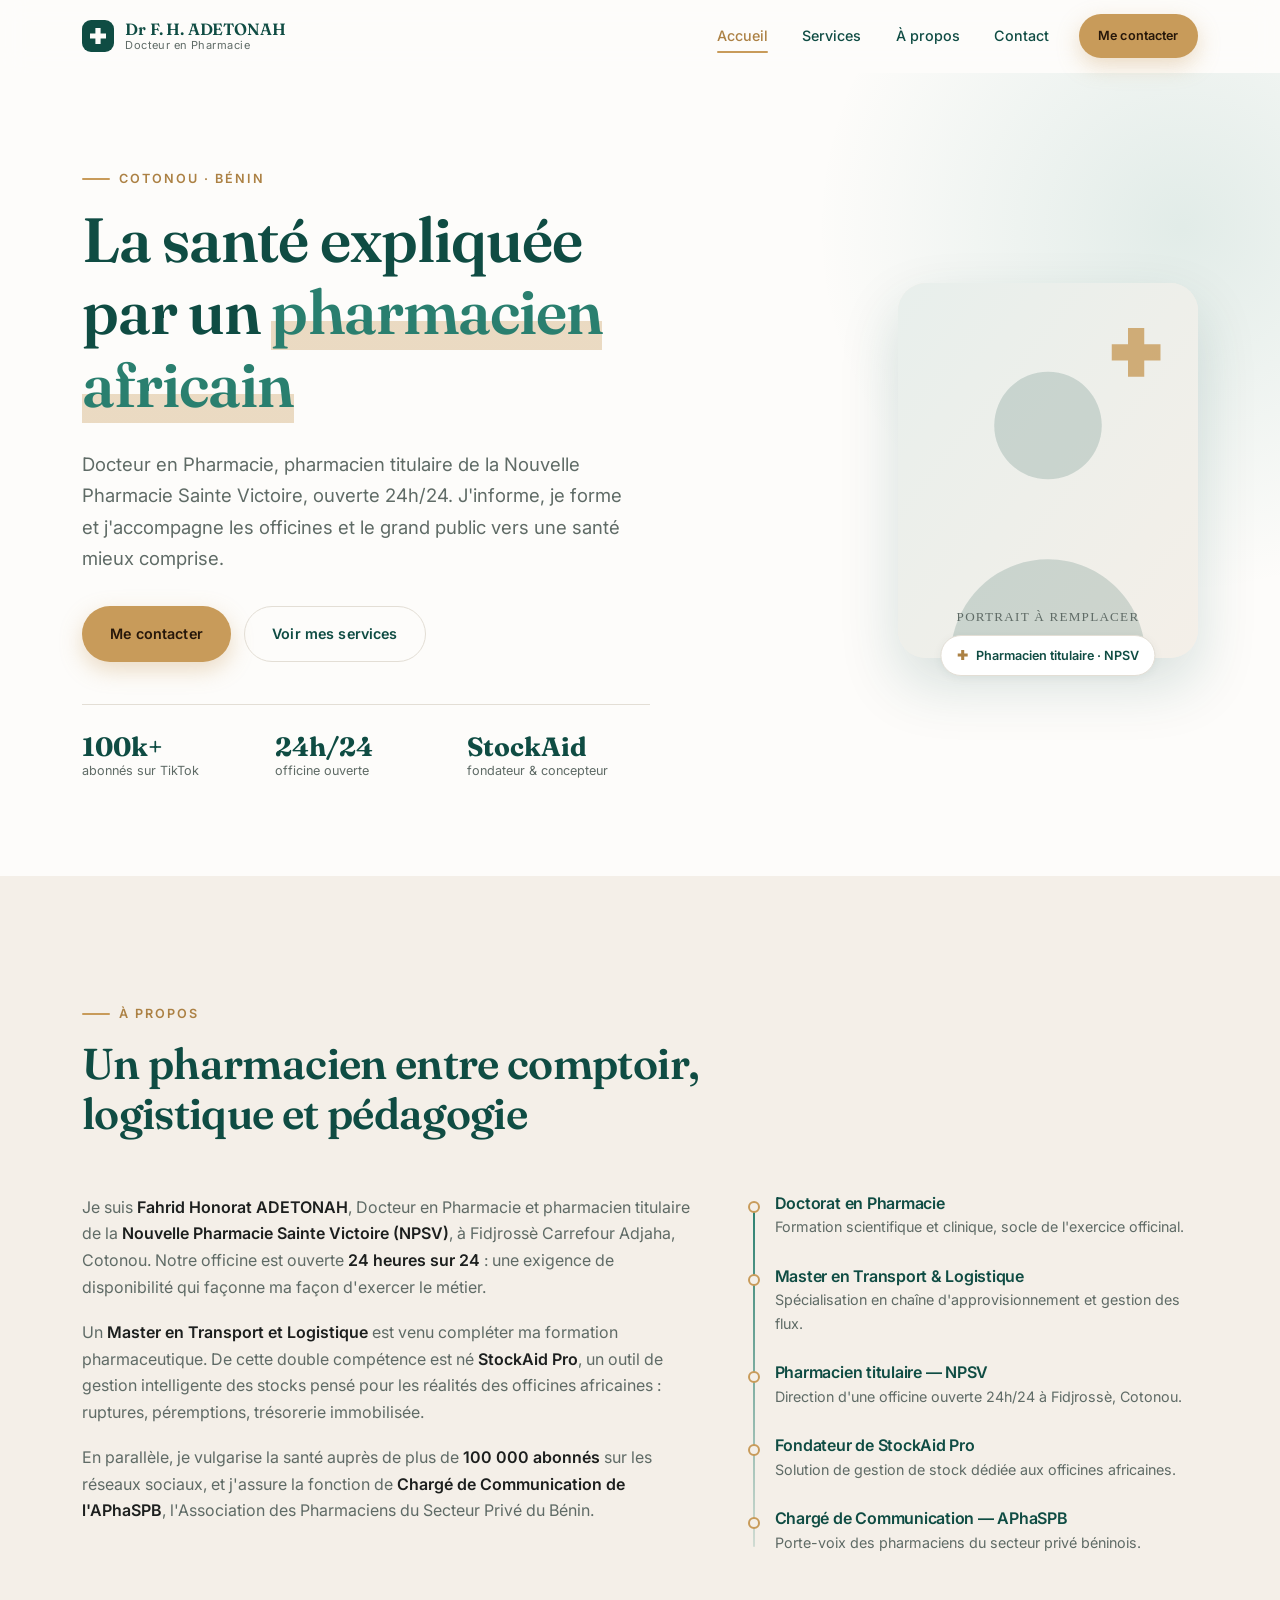
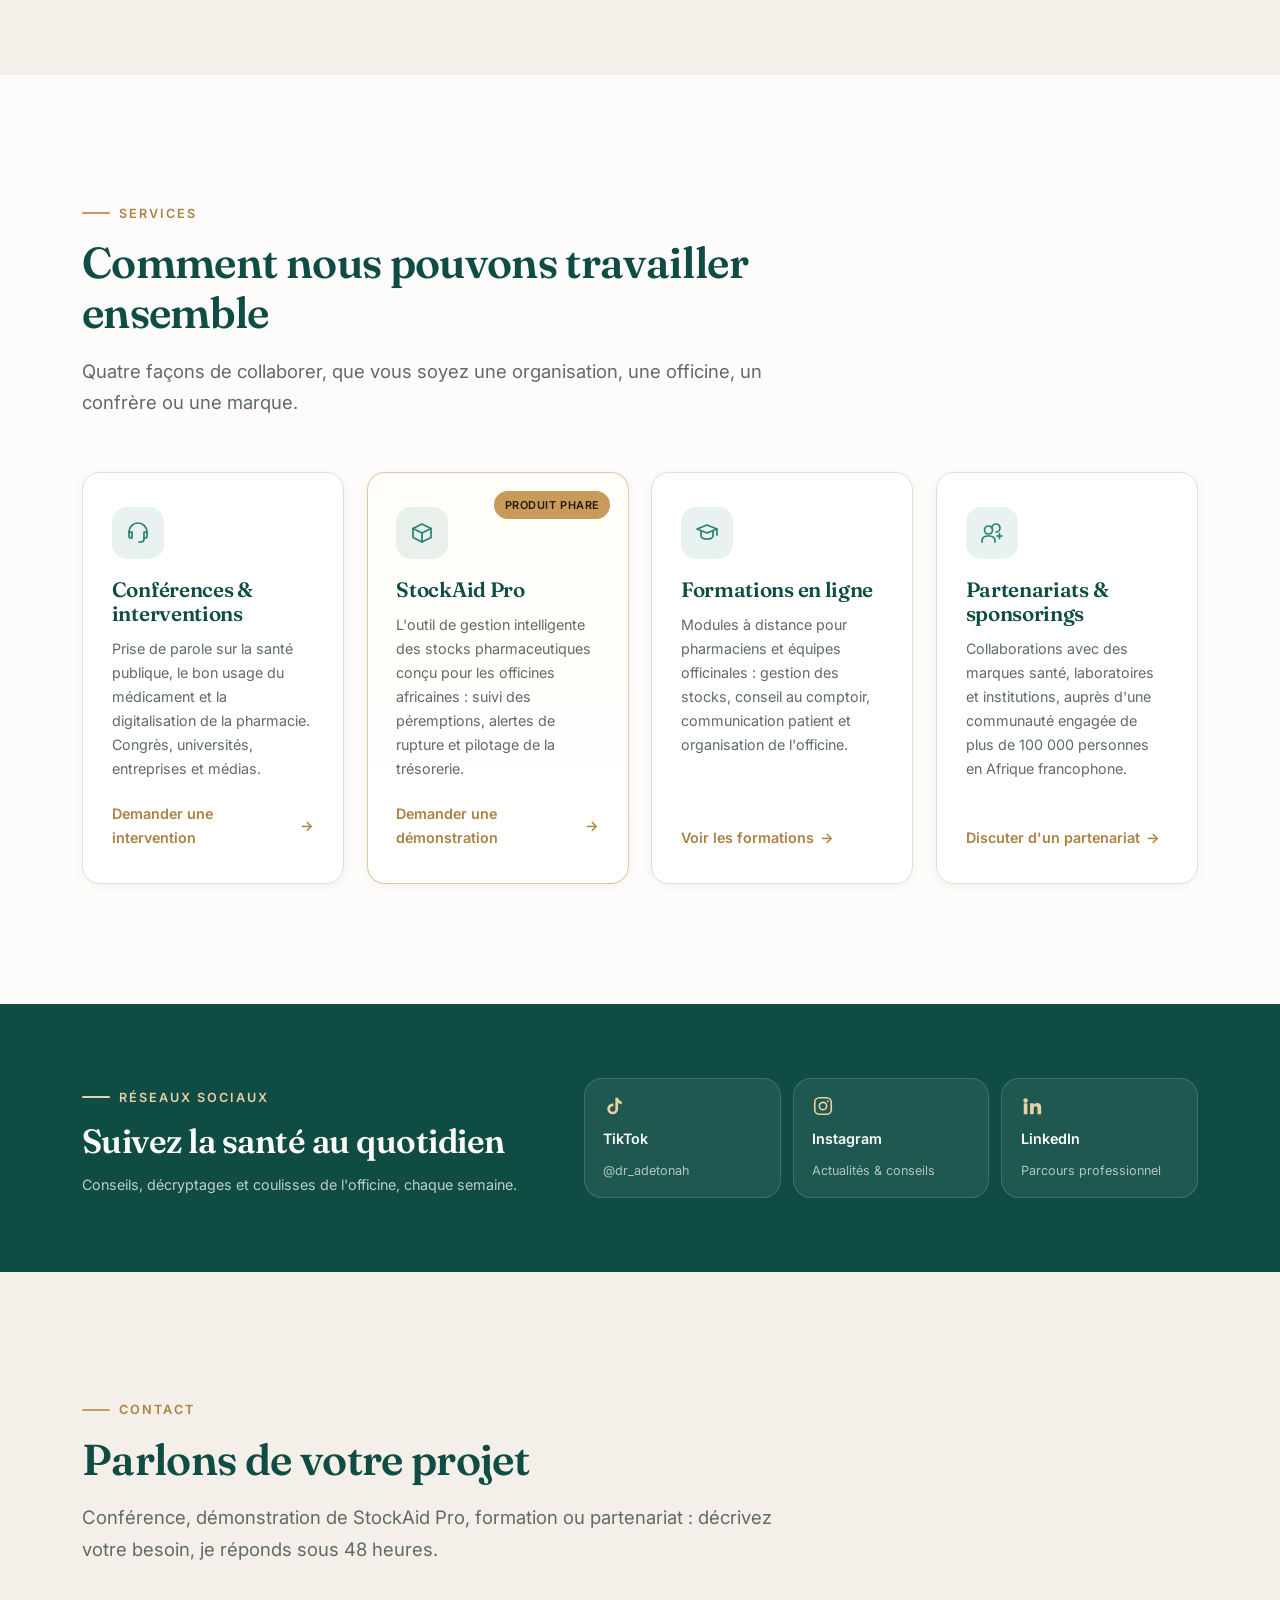
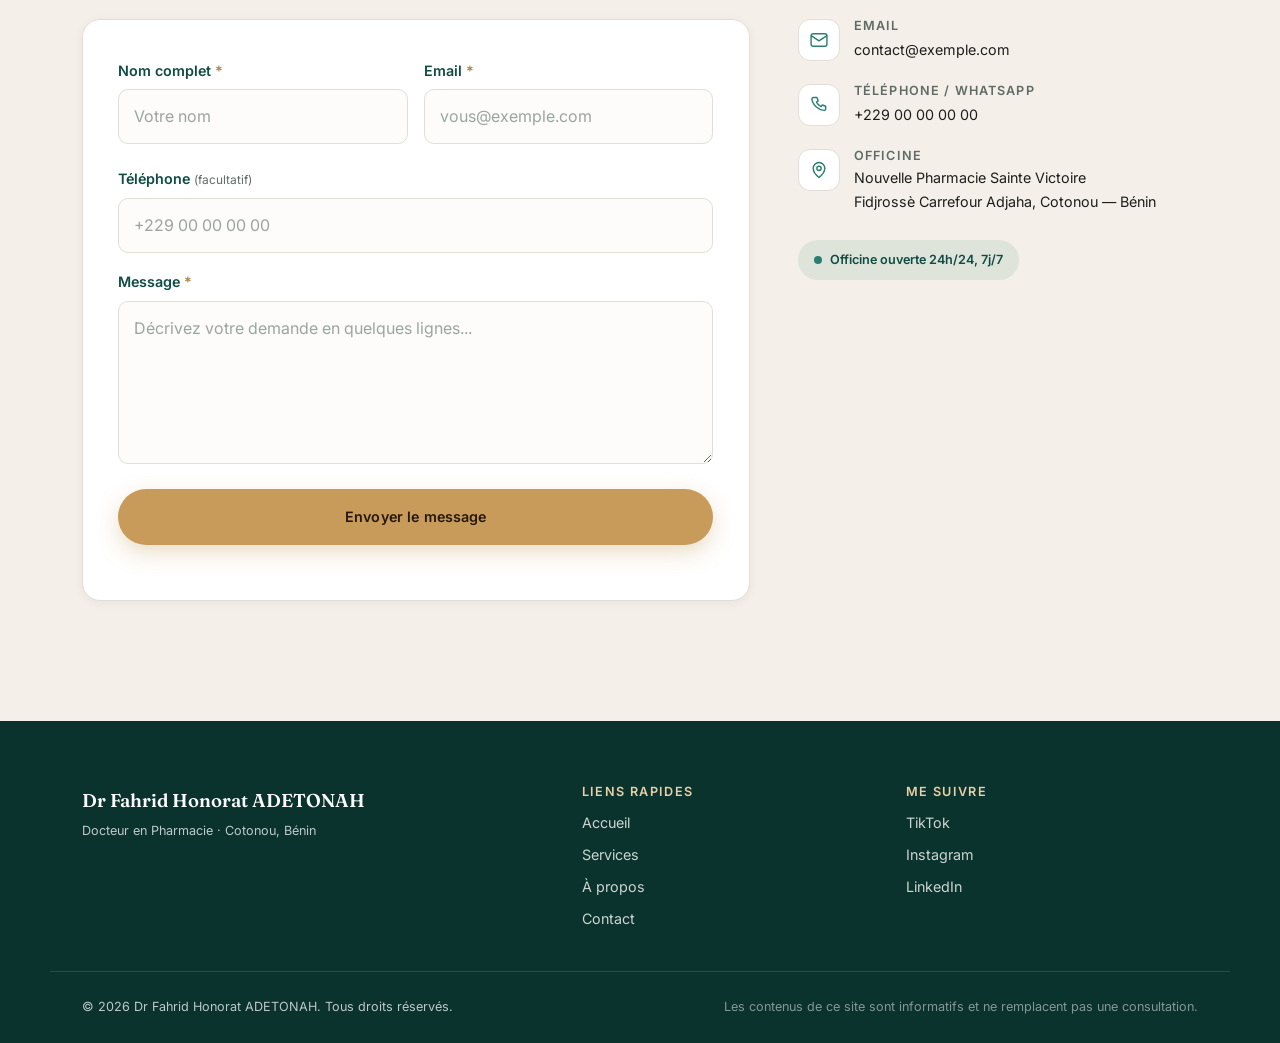
==== index.html @ 2a67c024 "feat: site vitrine one-page pour Dr Fahrid Honorat ADETONAH Site statique HTML/CSS/JS natif, sans fr" ====
<!DOCTYPE html>
<html lang="fr">
<head>
  <meta charset="UTF-8">
  <meta name="viewport" content="width=device-width, initial-scale=1">
  <meta name="theme-color" content="#0F4C43">

  <!-- ============================================================
       SEO — TODO : ajuster l'URL canonique et l'image OG après mise en ligne
       ============================================================ -->
  <title>Dr Fahrid Honorat ADETONAH — Pharmacien | La santé expliquée simplement</title>
  <meta name="description" content="Dr Fahrid Honorat ADETONAH, Docteur en Pharmacie à Cotonou (Bénin). Pharmacien titulaire de la Nouvelle Pharmacie Sainte Victoire (24h/24), fondateur de StockAid Pro et créateur de contenu santé suivi par plus de 100 000 personnes.">
  <meta name="author" content="Dr Fahrid Honorat ADETONAH">
  <link rel="canonical" href="https://www.exemple.com/"><!-- TODO : URL finale -->

  <!-- Partage sur les réseaux sociaux (Open Graph + Twitter Card) -->
  <meta property="og:type" content="website">
  <meta property="og:locale" content="fr_FR">
  <meta property="og:title" content="Dr Fahrid Honorat ADETONAH — Pharmacien">
  <meta property="og:description" content="La santé expliquée par un pharmacien africain. Conférences, formations, StockAid Pro et partenariats.">
  <meta property="og:url" content="https://www.exemple.com/"><!-- TODO : URL finale -->
  <meta property="og:image" content="assets/img/og-image.svg"><!-- TODO : remplacer par un JPG 1200x630 -->
  <meta name="twitter:card" content="summary_large_image">

  <!-- Favicon (SVG léger, pas de requête bloquante) -->
  <link rel="icon" href="assets/img/favicon.svg" type="image/svg+xml">

  <!-- ============================================================
       POLICES — Fraunces (titres) + Inter (texte)
       preconnect = handshake anticipé ; display=swap = pas de texte invisible
       ============================================================ -->
  <link rel="preconnect" href="https://fonts.googleapis.com">
  <link rel="preconnect" href="https://fonts.gstatic.com" crossorigin>
  <link rel="stylesheet" href="https://fonts.googleapis.com/css2?family=Fraunces:opsz,wght@9..144,600;9..144,700&family=Inter:wght@400;500;600&display=swap">

  <link rel="stylesheet" href="css/style.css">

  <!-- Données structurées : aide Google à afficher une fiche enrichie -->
  <script type="application/ld+json">
  {
    "@context": "https://schema.org",
    "@type": "Person",
    "name": "Dr Fahrid Honorat ADETONAH",
    "honorificPrefix": "Dr",
    "jobTitle": "Docteur en Pharmacie",
    "description": "Pharmacien titulaire, fondateur de StockAid Pro et créateur de contenu santé.",
    "worksFor": {
      "@type": "Pharmacy",
      "name": "Nouvelle Pharmacie Sainte Victoire",
      "address": {
        "@type": "PostalAddress",
        "streetAddress": "Fidjrossè Carrefour Adjaha",
        "addressLocality": "Cotonou",
        "addressCountry": "BJ"
      },
      "openingHours": "Mo-Su 00:00-23:59"
    },
    "address": {
      "@type": "PostalAddress",
      "addressLocality": "Cotonou",
      "addressCountry": "BJ"
    }
  }
  </script>
</head>

<body>

<!-- Lien d'évitement : accessibilité clavier / lecteurs d'écran -->
<a class="skip-link" href="#main">Aller au contenu principal</a>

<!-- ================================================================
     HEADER — sticky, devient opaque au scroll (classe .is-scrolled en JS)
     ================================================================ -->
<header class="header" id="header">
  <div class="container header__inner">

    <a class="brand" href="#accueil" aria-label="Retour en haut de page">
      <span class="brand__mark" aria-hidden="true">
        <!-- Monogramme : croix de pharmacie stylisée -->
        <svg viewBox="0 0 32 32" width="32" height="32" fill="none">
          <rect width="32" height="32" rx="9" fill="currentColor"/>
          <path d="M13.4 8h5.2v5.4H24v5.2h-5.4V24h-5.2v-5.4H8v-5.2h5.4V8Z" fill="#FDFCFA"/>
        </svg>
      </span>
      <span class="brand__text">
        <strong>Dr F. H. ADETONAH</strong>
        <small>Docteur en Pharmacie</small>
      </span>
    </a>

    <!-- Bouton burger : visible sous 900px, piloté par main.js -->
    <button class="nav-toggle" id="navToggle" aria-expanded="false" aria-controls="navMenu" aria-label="Ouvrir le menu">
      <span class="nav-toggle__bars" aria-hidden="true"></span>
    </button>

    <nav class="nav" id="navMenu" aria-label="Navigation principale">
      <ul class="nav__list">
        <li><a class="nav__link" href="#accueil">Accueil</a></li>
        <li><a class="nav__link" href="#services">Services</a></li>
        <li><a class="nav__link" href="#apropos">À propos</a></li>
        <li><a class="nav__link" href="#contact">Contact</a></li>
        <li><a class="btn btn--accent btn--sm nav__cta" href="#contact">Me contacter</a></li>
      </ul>
    </nav>

  </div>
</header>

<main id="main">

  <!-- ================================================================
       1. HERO
       ================================================================ -->
  <section class="hero" id="accueil">
    <div class="container hero__inner">

      <div class="hero__content">
        <p class="eyebrow reveal">Cotonou &middot; Bénin</p>

        <h1 class="hero__title reveal" data-reveal-delay="1">
          La santé expliquée par un <em>pharmacien africain</em>
        </h1>

        <p class="hero__lead reveal" data-reveal-delay="2">
          Docteur en Pharmacie, pharmacien titulaire de la Nouvelle Pharmacie Sainte Victoire,
          ouverte 24h/24. J'informe, je forme et j'accompagne les officines et le grand public
          vers une santé mieux comprise.
        </p>

        <div class="hero__actions reveal" data-reveal-delay="3">
          <a class="btn btn--accent" href="#contact">Me contacter</a>
          <a class="btn btn--ghost" href="#services">Voir mes services</a>
        </div>

        <!-- Preuve sociale : chiffres clés -->
        <ul class="stats reveal" data-reveal-delay="4">
          <li class="stats__item">
            <strong class="stats__value">100k+</strong>
            <span class="stats__label">abonnés sur TikTok</span>
          </li>
          <li class="stats__item">
            <strong class="stats__value">24h/24</strong>
            <span class="stats__label">officine ouverte</span>
          </li>
          <li class="stats__item">
            <strong class="stats__value">StockAid</strong>
            <span class="stats__label">fondateur &amp; concepteur</span>
          </li>
        </ul>
      </div>

      <!-- Portrait. TODO : remplacer portrait.svg par une photo JPG/WebP 800x1000 -->
      <div class="hero__media reveal" data-reveal-delay="2">
        <figure class="portrait">
          <img src="assets/img/portrait.svg"
               alt="Portrait du Dr Fahrid Honorat ADETONAH, pharmacien"
               width="480" height="600" fetchpriority="high" decoding="async">
          <figcaption class="portrait__badge">
            <span aria-hidden="true">✚</span> Pharmacien titulaire &middot; NPSV
          </figcaption>
        </figure>
      </div>

    </div>
  </section>

  <!-- ================================================================
       2. À PROPOS
       ================================================================ -->
  <section class="section section--alt" id="apropos">
    <div class="container">

      <header class="section__head reveal">
        <p class="eyebrow">À propos</p>
        <h2 class="section__title">Un pharmacien entre comptoir, logistique et pédagogie</h2>
      </header>

      <div class="about">

        <div class="about__text reveal">
          <p>
            Je suis <strong>Fahrid Honorat ADETONAH</strong>, Docteur en Pharmacie et pharmacien
            titulaire de la <strong>Nouvelle Pharmacie Sainte Victoire (NPSV)</strong>, à Fidjrossè
            Carrefour Adjaha, Cotonou. Notre officine est ouverte <strong>24 heures sur 24</strong> :
            une exigence de disponibilité qui façonne ma façon d'exercer le métier.
          </p>
          <p>
            Un <strong>Master en Transport et Logistique</strong> est venu compléter ma formation
            pharmaceutique. De cette double compétence est né <strong>StockAid Pro</strong>, un outil
            de gestion intelligente des stocks pensé pour les réalités des officines africaines :
            ruptures, péremptions, trésorerie immobilisée.
          </p>
          <p>
            En parallèle, je vulgarise la santé auprès de plus de <strong>100 000 abonnés</strong>
            sur les réseaux sociaux, et j'assure la fonction de <strong>Chargé de Communication
            de l'APhaSPB</strong>, l'Association des Pharmaciens du Secteur Privé du Bénin.
          </p>
        </div>

        <!-- Parcours en timeline verticale -->
        <ol class="timeline reveal" data-reveal-delay="1">
          <li class="timeline__item">
            <h3 class="timeline__title">Doctorat en Pharmacie</h3>
            <p class="timeline__desc">Formation scientifique et clinique, socle de l'exercice officinal.</p>
          </li>
          <li class="timeline__item">
            <h3 class="timeline__title">Master en Transport &amp; Logistique</h3>
            <p class="timeline__desc">Spécialisation en chaîne d'approvisionnement et gestion des flux.</p>
          </li>
          <li class="timeline__item">
            <h3 class="timeline__title">Pharmacien titulaire — NPSV</h3>
            <p class="timeline__desc">Direction d'une officine ouverte 24h/24 à Fidjrossè, Cotonou.</p>
          </li>
          <li class="timeline__item">
            <h3 class="timeline__title">Fondateur de StockAid Pro</h3>
            <p class="timeline__desc">Solution de gestion de stock dédiée aux officines africaines.</p>
          </li>
          <li class="timeline__item">
            <h3 class="timeline__title">Chargé de Communication — APhaSPB</h3>
            <p class="timeline__desc">Porte-voix des pharmaciens du secteur privé béninois.</p>
          </li>
        </ol>

      </div>
    </div>
  </section>

  <!-- ================================================================
       3. SERVICES — 4 cartes
       ================================================================ -->
  <section class="section" id="services">
    <div class="container">

      <header class="section__head reveal">
        <p class="eyebrow">Services</p>
        <h2 class="section__title">Comment nous pouvons travailler ensemble</h2>
        <p class="section__lead">
          Quatre façons de collaborer, que vous soyez une organisation, une officine,
          un confrère ou une marque.
        </p>
      </header>

      <div class="cards">

        <article class="card reveal">
          <span class="card__icon" aria-hidden="true">
            <svg viewBox="0 0 24 24" width="24" height="24" fill="none" stroke="currentColor" stroke-width="1.7" stroke-linecap="round" stroke-linejoin="round">
              <path d="M3 11a9 9 0 0 1 18 0"/><path d="M3 11v4a2 2 0 0 0 2 2h1v-6H5a2 2 0 0 0-2 2Z"/>
              <path d="M21 11v4a2 2 0 0 1-2 2h-1v-6h1a2 2 0 0 1 2 2Z"/><path d="M18 17v1a3 3 0 0 1-3 3h-2"/>
            </svg>
          </span>
          <h3 class="card__title">Conférences &amp; interventions</h3>
          <p class="card__desc">
            Prise de parole sur la santé publique, le bon usage du médicament et la
            digitalisation de la pharmacie. Congrès, universités, entreprises et médias.
          </p>
          <a class="card__link" href="#contact">Demander une intervention <span aria-hidden="true">→</span></a>
        </article>

        <article class="card card--featured reveal" data-reveal-delay="1">
          <span class="card__flag">Produit phare</span>
          <span class="card__icon" aria-hidden="true">
            <svg viewBox="0 0 24 24" width="24" height="24" fill="none" stroke="currentColor" stroke-width="1.7" stroke-linecap="round" stroke-linejoin="round">
              <path d="M3 7.5 12 3l9 4.5v9L12 21l-9-4.5v-9Z"/><path d="m3 7.5 9 4.5 9-4.5"/><path d="M12 12v9"/>
            </svg>
          </span>
          <h3 class="card__title">StockAid Pro</h3>
          <p class="card__desc">
            L'outil de gestion intelligente des stocks pharmaceutiques conçu pour les officines
            africaines : suivi des péremptions, alertes de rupture et pilotage de la trésorerie.
          </p>
          <a class="card__link" href="#contact">Demander une démonstration <span aria-hidden="true">→</span></a>
        </article>

        <article class="card reveal" data-reveal-delay="2">
          <span class="card__icon" aria-hidden="true">
            <svg viewBox="0 0 24 24" width="24" height="24" fill="none" stroke="currentColor" stroke-width="1.7" stroke-linecap="round" stroke-linejoin="round">
              <path d="M12 4 2 8l10 4 10-4-10-4Z"/><path d="M6 10v5c0 1.7 2.7 3 6 3s6-1.3 6-3v-5"/><path d="M22 8v6"/>
            </svg>
          </span>
          <h3 class="card__title">Formations en ligne</h3>
          <p class="card__desc">
            Modules à distance pour pharmaciens et équipes officinales : gestion des stocks,
            conseil au comptoir, communication patient et organisation de l'officine.
          </p>
          <a class="card__link" href="#contact">Voir les formations <span aria-hidden="true">→</span></a>
        </article>

        <article class="card reveal" data-reveal-delay="3">
          <span class="card__icon" aria-hidden="true">
            <svg viewBox="0 0 24 24" width="24" height="24" fill="none" stroke="currentColor" stroke-width="1.7" stroke-linecap="round" stroke-linejoin="round">
              <path d="M16 11a4 4 0 1 0-4-4"/><path d="M8.5 13a4 4 0 1 0 0-8 4 4 0 0 0 0 8Z"/>
              <path d="M2 21v-1a5 5 0 0 1 5-5h3a5 5 0 0 1 5 5v1"/><path d="M17 15h5"/><path d="M19.5 12.5v5"/>
            </svg>
          </span>
          <h3 class="card__title">Partenariats &amp; sponsorings</h3>
          <p class="card__desc">
            Collaborations avec des marques santé, laboratoires et institutions, auprès d'une
            communauté engagée de plus de 100 000 personnes en Afrique francophone.
          </p>
          <a class="card__link" href="#contact">Discuter d'un partenariat <span aria-hidden="true">→</span></a>
        </article>

      </div>
    </div>
  </section>

  <!-- ================================================================
       4. RÉSEAUX SOCIAUX
       TODO : remplacer les URL Instagram et LinkedIn par les vraies
       ================================================================ -->
  <section class="social" id="reseaux">
    <div class="container social__inner reveal">

      <div class="social__text">
        <p class="eyebrow eyebrow--light">Réseaux sociaux</p>
        <h2 class="social__title">Suivez la santé au quotidien</h2>
        <p class="social__lead">Conseils, décryptages et coulisses de l'officine, chaque semaine.</p>
      </div>

      <ul class="social__list">
        <li>
          <a class="social__link" href="https://www.tiktok.com/@dr_adetonah" target="_blank" rel="noopener noreferrer">
            <svg viewBox="0 0 24 24" width="22" height="22" fill="currentColor" aria-hidden="true">
              <path d="M16.5 3c.4 2.1 1.9 3.7 4 4v3a7.3 7.3 0 0 1-4-1.2v6.4a5.9 5.9 0 1 1-5.9-5.9c.3 0 .6 0 .9.1v3.1a2.9 2.9 0 1 0 2 2.7V3h3Z"/>
            </svg>
            <span class="social__name">TikTok</span>
            <span class="social__handle">@dr_adetonah</span>
          </a>
        </li>
        <li>
          <a class="social__link" href="https://www.instagram.com/" target="_blank" rel="noopener noreferrer">
            <svg viewBox="0 0 24 24" width="22" height="22" fill="none" stroke="currentColor" stroke-width="1.8" aria-hidden="true">
              <rect x="3" y="3" width="18" height="18" rx="5"/><circle cx="12" cy="12" r="4"/><circle cx="17.3" cy="6.7" r="1.1" fill="currentColor" stroke="none"/>
            </svg>
            <span class="social__name">Instagram</span>
            <span class="social__handle">Actualités &amp; conseils</span>
          </a>
        </li>
        <li>
          <a class="social__link" href="https://www.linkedin.com/" target="_blank" rel="noopener noreferrer">
            <svg viewBox="0 0 24 24" width="22" height="22" fill="currentColor" aria-hidden="true">
              <path d="M4.98 3.5a2.5 2.5 0 1 1 0 5 2.5 2.5 0 0 1 0-5ZM3 9h4v12H3V9Zm7 0h3.8v1.7h.05a4.2 4.2 0 0 1 3.75-2c4 0 4.4 2.5 4.4 5.8V21h-4v-5.6c0-1.35-.02-3.1-1.9-3.1-1.9 0-2.2 1.47-2.2 3v5.7h-4V9Z"/>
            </svg>
            <span class="social__name">LinkedIn</span>
            <span class="social__handle">Parcours professionnel</span>
          </a>
        </li>
      </ul>

    </div>
  </section>

  <!-- ================================================================
       5. CONTACT
       ================================================================ -->
  <section class="section section--alt" id="contact">
    <div class="container">

      <header class="section__head reveal">
        <p class="eyebrow">Contact</p>
        <h2 class="section__title">Parlons de votre projet</h2>
        <p class="section__lead">
          Conférence, démonstration de StockAid Pro, formation ou partenariat :
          décrivez votre besoin, je réponds sous 48 heures.
        </p>
      </header>

      <div class="contact">

        <!-- FORMULAIRE
             Configuration : renseignez data-endpoint avec votre URL Formspree
             (ex. https://formspree.io/f/xxxxxxx). Tant que l'attribut est vide,
             main.js bascule automatiquement sur un envoi par mailto:. -->
        <form class="form reveal"
              id="contactForm"
              method="POST"
              data-endpoint=""
              data-mailto="contact@exemple.com"
              novalidate>

          <div class="form__row">
            <div class="field">
              <label class="field__label" for="name">Nom complet <span aria-hidden="true">*</span></label>
              <input class="field__input" type="text" id="name" name="name"
                     autocomplete="name" required placeholder="Votre nom">
              <p class="field__error" data-error-for="name"></p>
            </div>

            <div class="field">
              <label class="field__label" for="email">Email <span aria-hidden="true">*</span></label>
              <input class="field__input" type="email" id="email" name="email"
                     autocomplete="email" required placeholder="vous@exemple.com">
              <p class="field__error" data-error-for="email"></p>
            </div>
          </div>

          <div class="field">
            <label class="field__label" for="phone">Téléphone <small>(facultatif)</small></label>
            <input class="field__input" type="tel" id="phone" name="phone"
                   autocomplete="tel" placeholder="+229 00 00 00 00">
            <p class="field__error" data-error-for="phone"></p>
          </div>

          <div class="field">
            <label class="field__label" for="message">Message <span aria-hidden="true">*</span></label>
            <textarea class="field__input field__input--area" id="message" name="message"
                      rows="5" required minlength="10"
                      placeholder="Décrivez votre demande en quelques lignes..."></textarea>
            <p class="field__error" data-error-for="message"></p>
          </div>

          <!-- Anti-spam : champ piège invisible pour les robots (honeypot) -->
          <div class="form__honeypot" aria-hidden="true">
            <label for="website">Ne pas remplir</label>
            <input type="text" id="website" name="_gotcha" tabindex="-1" autocomplete="off">
          </div>

          <button class="btn btn--accent btn--block" type="submit" id="submitBtn">
            Envoyer le message
          </button>

          <!-- Retour utilisateur (succès / erreur), annoncé aux lecteurs d'écran -->
          <p class="form__status" id="formStatus" role="status" aria-live="polite"></p>
        </form>

        <!-- COORDONNÉES — TODO : remplacer les valeurs par les vraies -->
        <aside class="contact__info reveal" data-reveal-delay="1">

          <ul class="info-list">
            <li class="info-list__item">
              <span class="info-list__icon" aria-hidden="true">
                <svg viewBox="0 0 24 24" width="20" height="20" fill="none" stroke="currentColor" stroke-width="1.7" stroke-linecap="round" stroke-linejoin="round">
                  <rect x="2.5" y="4.5" width="19" height="15" rx="2.5"/><path d="m3 7 9 6 9-6"/>
                </svg>
              </span>
              <div>
                <h3 class="info-list__title">Email</h3>
                <a href="mailto:contact@exemple.com">contact@exemple.com</a>
              </div>
            </li>

            <li class="info-list__item">
              <span class="info-list__icon" aria-hidden="true">
                <svg viewBox="0 0 24 24" width="20" height="20" fill="none" stroke="currentColor" stroke-width="1.7" stroke-linecap="round" stroke-linejoin="round">
                  <path d="M6.5 3h3l1.5 4-2 1.5a12 12 0 0 0 5.5 5.5L16 12l4 1.5v3a2 2 0 0 1-2.2 2A16.5 16.5 0 0 1 3.5 5.2 2 2 0 0 1 5.5 3h1Z"/>
                </svg>
              </span>
              <div>
                <h3 class="info-list__title">Téléphone / WhatsApp</h3>
                <a href="tel:+22900000000">+229 00 00 00 00</a>
              </div>
            </li>

            <li class="info-list__item">
              <span class="info-list__icon" aria-hidden="true">
                <svg viewBox="0 0 24 24" width="20" height="20" fill="none" stroke="currentColor" stroke-width="1.7" stroke-linecap="round" stroke-linejoin="round">
                  <path d="M12 21s7-5.5 7-11a7 7 0 1 0-14 0c0 5.5 7 11 7 11Z"/><circle cx="12" cy="10" r="2.6"/>
                </svg>
              </span>
              <div>
                <h3 class="info-list__title">Officine</h3>
                <p>
                  Nouvelle Pharmacie Sainte Victoire<br>
                  Fidjrossè Carrefour Adjaha, Cotonou — Bénin
                </p>
              </div>
            </li>
          </ul>

          <p class="badge-24">
            <span class="badge-24__dot" aria-hidden="true"></span>
            Officine ouverte 24h/24, 7j/7
          </p>

        </aside>

      </div>
    </div>
  </section>

</main>

<!-- ================================================================
     6. FOOTER
     ================================================================ -->
<footer class="footer">
  <div class="container footer__inner">

    <div class="footer__brand">
      <p class="footer__name">Dr Fahrid Honorat ADETONAH</p>
      <p class="footer__role">Docteur en Pharmacie &middot; Cotonou, Bénin</p>
    </div>

    <nav class="footer__nav" aria-label="Liens rapides">
      <h2 class="footer__heading">Liens rapides</h2>
      <ul>
        <li><a href="#accueil">Accueil</a></li>
        <li><a href="#services">Services</a></li>
        <li><a href="#apropos">À propos</a></li>
        <li><a href="#contact">Contact</a></li>
      </ul>
    </nav>

    <div class="footer__social">
      <h2 class="footer__heading">Me suivre</h2>
      <ul>
        <li><a href="https://www.tiktok.com/@dr_adetonah" target="_blank" rel="noopener noreferrer">TikTok</a></li>
        <li><a href="https://www.instagram.com/" target="_blank" rel="noopener noreferrer">Instagram</a></li>
        <li><a href="https://www.linkedin.com/" target="_blank" rel="noopener noreferrer">LinkedIn</a></li>
      </ul>
    </div>

  </div>

  <div class="container footer__bottom">
    <p>&copy; <span id="year">2026</span> Dr Fahrid Honorat ADETONAH. Tous droits réservés.</p>
    <p class="footer__note">Les contenus de ce site sont informatifs et ne remplacent pas une consultation.</p>
  </div>
</footer>

<script src="js/main.js" defer></script>
</body>
</html>
---- css/style.css ----
/* =================================================================
   Dr Fahrid Honorat ADETONAH — Feuille de style principale
   -----------------------------------------------------------------
   Organisation du fichier :
     01. Variables (design tokens)
     02. Reset & bases
     03. Utilitaires & mise en page
     04. Composants réutilisables (boutons, titres, révélations)
     05. Header & navigation
     06. Hero
     07. À propos & timeline
     08. Services (cartes)
     09. Réseaux sociaux
     10. Contact & formulaire
     11. Footer
     12. Responsive (breakpoints min-width : 640 / 900 / 1200)
   Approche MOBILE FIRST : le style de base cible le mobile,
   les media queries n'ajoutent que ce qui concerne les grands écrans.
   ================================================================= */


/* =================================================================
   01. VARIABLES — palette « Vert Officine »
   Pour passer au thème bleu : remplacer --c-primary par #0E3A5C
   et --c-primary-light par #3E8EA8. Rien d'autre à toucher.
   ================================================================= */
:root {
  /* Couleurs */
  --c-primary:        #0F4C43;  /* vert sapin profond */
  --c-primary-light:  #2A7F6F;  /* vert eucalyptus */
  --c-primary-dark:   #0A332D;  /* vert très sombre (footer) */
  --c-accent:         #C89B5A;  /* or cuivré — CTA, soulignements */
  --c-accent-dark:    #AC8144;  /* or cuivré au survol */

  --c-bg:             #FDFCFA;  /* blanc cassé */
  --c-bg-alt:         #F4EFE8;  /* sable / beige */
  --c-surface:        #FFFFFF;  /* cartes */

  --c-text:           #1C1F1E;  /* encre */
  --c-text-soft:      #5F6B66;  /* gris doux */
  --c-text-invert:    #FDFCFA;
  --c-border:         #E3DED5;  /* gris perle */

  /* Typographie */
  --font-title: "Fraunces", Georgia, "Times New Roman", serif;
  --font-body:  "Inter", -apple-system, BlinkMacSystemFont, "Segoe UI", Roboto, Arial, sans-serif;

  /* Échelle de taille fluide : s'adapte sans media query */
  --fs-h1:   clamp(2.1rem, 7vw, 3.9rem);
  --fs-h2:   clamp(1.7rem, 4.6vw, 2.7rem);
  --fs-h3:   clamp(1.12rem, 2.4vw, 1.3rem);
  --fs-lead: clamp(1rem, 2.4vw, 1.16rem);
  --fs-base: 1rem;
  --fs-sm:   0.895rem;
  --fs-xs:   0.79rem;

  /* Rythme vertical & espacements */
  --space-section: clamp(4rem, 11vw, 7.5rem);
  --gutter: 1.25rem;
  --container: 1180px;

  /* Formes & profondeurs */
  --radius-sm: 10px;
  --radius:    18px;
  --radius-lg: 28px;
  --shadow-sm: 0 2px 10px rgba(15, 76, 67, .06);
  --shadow:    0 14px 38px rgba(15, 76, 67, .10);
  --shadow-lg: 0 26px 60px rgba(15, 76, 67, .16);

  /* Transitions */
  --ease: cubic-bezier(.22, .61, .36, 1);
  --t-fast: .18s var(--ease);
  --t:      .32s var(--ease);
}


/* =================================================================
   02. RESET & BASES
   ================================================================= */
*, *::before, *::after { box-sizing: border-box; }

html {
  scroll-behavior: smooth;
  /* Décale les ancres pour qu'elles ne passent pas sous le header sticky */
  scroll-padding-top: 88px;
  -webkit-text-size-adjust: 100%;
}

body {
  margin: 0;
  background: var(--c-bg);
  color: var(--c-text);
  font-family: var(--font-body);
  font-size: var(--fs-base);
  line-height: 1.68;
  -webkit-font-smoothing: antialiased;
  overflow-x: hidden;
}

/* Verrouille le défilement quand le menu mobile est ouvert */
body.is-locked { overflow: hidden; }

img, svg { display: block; max-width: 100%; height: auto; }

a { color: var(--c-primary-light); text-decoration: none; transition: color var(--t-fast); }
a:hover { color: var(--c-primary); }

h1, h2, h3 {
  font-family: var(--font-title);
  font-weight: 600;
  line-height: 1.16;
  letter-spacing: -.015em;
  margin: 0 0 .6em;
  color: var(--c-primary);
}

p { margin: 0 0 1.1em; }
ul, ol { margin: 0; padding: 0; list-style: none; }

button, input, textarea { font: inherit; color: inherit; }

/* Focus visible : accessibilité clavier */
:focus-visible {
  outline: 3px solid var(--c-accent);
  outline-offset: 3px;
  border-radius: 4px;
}

/* Lien d'évitement, visible uniquement au focus clavier */
.skip-link {
  position: absolute; left: 50%; top: -100px;
  transform: translateX(-50%);
  z-index: 200;
  padding: .7rem 1.2rem;
  background: var(--c-primary);
  color: var(--c-text-invert);
  border-radius: 0 0 var(--radius-sm) var(--radius-sm);
}
.skip-link:focus { top: 0; color: var(--c-text-invert); }


/* =================================================================
   03. UTILITAIRES & MISE EN PAGE
   ================================================================= */
.container {
  width: 100%;
  max-width: var(--container);
  margin-inline: auto;
  padding-inline: var(--gutter);
}

.section { padding-block: var(--space-section); }
.section--alt { background: var(--c-bg-alt); }

.section__head { max-width: 44rem; margin-bottom: clamp(2.2rem, 5vw, 3.4rem); }
.section__title { font-size: var(--fs-h2); margin-bottom: .4em; }
.section__lead { font-size: var(--fs-lead); color: var(--c-text-soft); margin: 0; }

/* Sur-titre discret au-dessus des titres de section */
.eyebrow {
  display: inline-flex; align-items: center; gap: .55rem;
  margin: 0 0 .9rem;
  font-size: var(--fs-xs);
  font-weight: 600;
  letter-spacing: .16em;
  text-transform: uppercase;
  color: var(--c-accent-dark);
}
.eyebrow::before {
  content: ""; width: 28px; height: 2px;
  background: var(--c-accent);
  border-radius: 2px;
}
.eyebrow--light { color: #E8CFA6; }
.eyebrow--light::before { background: #E8CFA6; }


/* =================================================================
   04. COMPOSANTS RÉUTILISABLES
   ================================================================= */

/* --- Boutons --- */
.btn {
  display: inline-flex; align-items: center; justify-content: center;
  gap: .5rem;
  padding: .95rem 1.7rem;
  border: 1px solid transparent;
  border-radius: 100px;
  font-size: var(--fs-sm);
  font-weight: 600;
  letter-spacing: .01em;
  text-align: center;
  cursor: pointer;
  transition: transform var(--t-fast), background-color var(--t-fast),
              color var(--t-fast), box-shadow var(--t-fast), border-color var(--t-fast);
}
.btn:hover { transform: translateY(-2px); }
.btn:active { transform: translateY(0); }

.btn--accent {
  background: var(--c-accent);
  color: #26170A;
  box-shadow: 0 8px 22px rgba(200, 155, 90, .34);
}
.btn--accent:hover { background: var(--c-accent-dark); color: #1B1006; }

.btn--ghost {
  background: transparent;
  color: var(--c-primary);
  border-color: var(--c-border);
}
.btn--ghost:hover { background: var(--c-surface); border-color: var(--c-primary-light); color: var(--c-primary); }

.btn--sm    { padding: .62rem 1.15rem; font-size: var(--fs-xs); }
.btn--block { width: 100%; }

/* --- Animations d'apparition au scroll (pilotées par main.js) --- */
.reveal {
  opacity: 0;
  transform: translateY(24px);
  transition: opacity .7s var(--ease), transform .7s var(--ease);
}
.reveal.is-visible { opacity: 1; transform: none; }

/* Décalages en cascade, via l'attribut data-reveal-delay="1..4" */
.reveal[data-reveal-delay="1"] { transition-delay: .09s; }
.reveal[data-reveal-delay="2"] { transition-delay: .18s; }
.reveal[data-reveal-delay="3"] { transition-delay: .27s; }
.reveal[data-reveal-delay="4"] { transition-delay: .36s; }

/* Respect des préférences système : on coupe toute animation */
@media (prefers-reduced-motion: reduce) {
  html { scroll-behavior: auto; }
  .reveal { opacity: 1; transform: none; transition: none; }
  *, *::before, *::after {
    animation-duration: .001ms !important;
    transition-duration: .001ms !important;
  }
}


/* =================================================================
   05. HEADER & NAVIGATION
   ================================================================= */
.header {
  position: sticky; top: 0; z-index: 100;
  background: rgba(253, 252, 250, .82);
  backdrop-filter: blur(12px);
  -webkit-backdrop-filter: blur(12px);
  border-bottom: 1px solid transparent;
  transition: box-shadow var(--t), border-color var(--t), background-color var(--t);
}
/* Classe ajoutée par main.js après quelques pixels de défilement */
.header.is-scrolled {
  background: rgba(253, 252, 250, .96);
  border-bottom-color: var(--c-border);
  box-shadow: var(--shadow-sm);
}

.header__inner {
  display: flex; align-items: center; justify-content: space-between;
  gap: 1rem;
  min-height: 72px;
}

/* --- Logo / signature --- */
.brand { display: flex; align-items: center; gap: .7rem; color: var(--c-primary); }
.brand__mark { color: var(--c-primary); flex: none; }
.brand__text { display: flex; flex-direction: column; line-height: 1.18; }
.brand__text strong {
  font-family: var(--font-title);
  font-size: 1.02rem;
  font-weight: 600;
  letter-spacing: -.01em;
}
.brand__text small { font-size: .69rem; color: var(--c-text-soft); letter-spacing: .04em; }

/* --- Bouton burger (mobile) --- */
.nav-toggle {
  position: relative;
  width: 44px; height: 44px;
  display: grid; place-items: center;
  background: transparent;
  border: 1px solid var(--c-border);
  border-radius: 12px;
  cursor: pointer;
}
.nav-toggle__bars,
.nav-toggle__bars::before,
.nav-toggle__bars::after {
  content: "";
  display: block;
  width: 19px; height: 2px;
  background: var(--c-primary);
  border-radius: 2px;
  transition: transform var(--t), opacity var(--t-fast);
}
.nav-toggle__bars::before { position: absolute; transform: translateY(-6px); }
.nav-toggle__bars::after  { position: absolute; transform: translateY(6px); }

/* État ouvert : le burger devient une croix */
.nav-toggle[aria-expanded="true"] .nav-toggle__bars { background: transparent; }
.nav-toggle[aria-expanded="true"] .nav-toggle__bars::before { transform: rotate(45deg); }
.nav-toggle[aria-expanded="true"] .nav-toggle__bars::after  { transform: rotate(-45deg); }

/* --- Menu : panneau plein écran sur mobile --- */
.nav {
  position: fixed; inset: 72px 0 auto 0;
  max-height: calc(100dvh - 72px);
  overflow-y: auto;
  background: var(--c-bg);
  border-bottom: 1px solid var(--c-border);
  box-shadow: var(--shadow);
  /* Caché par défaut, sans retirer l'élément du flux d'accessibilité */
  opacity: 0;
  visibility: hidden;
  transform: translateY(-10px);
  transition: opacity var(--t), transform var(--t), visibility var(--t);
}
.nav.is-open { opacity: 1; visibility: visible; transform: none; }

.nav__list { display: flex; flex-direction: column; padding: .6rem var(--gutter) 1.6rem; }

.nav__link {
  display: block;
  padding: .9rem .2rem;
  border-bottom: 1px solid var(--c-border);
  color: var(--c-primary);
  font-weight: 500;
}
.nav__link:hover { color: var(--c-accent-dark); }
/* Section actuellement visible (mise à jour par main.js) */
.nav__link.is-active { color: var(--c-accent-dark); }

.nav__cta { margin-top: 1.1rem; }


/* =================================================================
   06. HERO
   ================================================================= */
.hero {
  position: relative;
  padding-block: clamp(2.6rem, 8vw, 5.5rem) clamp(3.4rem, 9vw, 6rem);
  overflow: hidden;
}
/* Halo décoratif très doux en arrière-plan */
.hero::before {
  content: "";
  position: absolute; top: -28%; right: -22%;
  width: 68vw; height: 68vw; max-width: 760px; max-height: 760px;
  background: radial-gradient(circle, rgba(42, 127, 111, .13) 0%, rgba(42, 127, 111, 0) 68%);
  pointer-events: none;
}

.hero__inner { position: relative; display: grid; gap: clamp(2.4rem, 6vw, 3.5rem); }

.hero__title { font-size: var(--fs-h1); margin-bottom: .45em; }
.hero__title em {
  font-style: normal;
  color: var(--c-primary-light);
  /* Soulignement doré peint derrière le texte */
  background-image: linear-gradient(transparent 62%, rgba(200, 155, 90, .35) 62%);
}

.hero__lead {
  font-size: var(--fs-lead);
  color: var(--c-text-soft);
  max-width: 34rem;
  margin-bottom: 2rem;
}

.hero__actions { display: flex; flex-wrap: wrap; gap: .8rem; margin-bottom: 2.6rem; }

/* --- Chiffres clés --- */
.stats {
  display: grid;
  grid-template-columns: repeat(3, 1fr);
  gap: .6rem;
  padding-top: 1.6rem;
  border-top: 1px solid var(--c-border);
}
.stats__value {
  display: block;
  font-family: var(--font-title);
  font-size: clamp(1.28rem, 4.6vw, 1.65rem);
  font-weight: 700;
  color: var(--c-primary);
  line-height: 1.2;
}
.stats__label {
  display: block;
  font-size: var(--fs-xs);
  color: var(--c-text-soft);
  line-height: 1.4;
}

/* --- Portrait --- */
.portrait { position: relative; margin: 0; max-width: 420px; }
.portrait img {
  width: 100%;
  aspect-ratio: 4 / 5;
  object-fit: cover;
  border-radius: var(--radius-lg);
  background: var(--c-bg-alt);
  box-shadow: var(--shadow-lg);
}
.portrait__badge {
  position: absolute; left: 50%; bottom: -18px;
  transform: translateX(-50%);
  display: inline-flex; align-items: center; gap: .45rem;
  padding: .55rem 1rem;
  background: var(--c-surface);
  border: 1px solid var(--c-border);
  border-radius: 100px;
  box-shadow: var(--shadow-sm);
  font-size: var(--fs-xs);
  font-weight: 600;
  color: var(--c-primary);
  white-space: nowrap;
}
.portrait__badge span { color: var(--c-accent-dark); }


/* =================================================================
   07. À PROPOS & TIMELINE
   ================================================================= */
.about { display: grid; gap: clamp(2.4rem, 6vw, 3.6rem); }

.about__text p { color: var(--c-text-soft); }
.about__text strong { color: var(--c-text); font-weight: 600; }

.timeline { position: relative; padding-left: 1.7rem; }
/* Trait vertical continu */
.timeline::before {
  content: "";
  position: absolute; left: 5px; top: .5rem; bottom: .5rem;
  width: 2px;
  background: linear-gradient(var(--c-primary-light), rgba(42, 127, 111, .18));
  border-radius: 2px;
}
.timeline__item { position: relative; padding-bottom: 1.7rem; }
.timeline__item:last-child { padding-bottom: 0; }
/* Pastille de jalon */
.timeline__item::before {
  content: "";
  position: absolute; left: -1.7rem; top: .48rem;
  width: 12px; height: 12px;
  background: var(--c-bg-alt);
  border: 2px solid var(--c-accent);
  border-radius: 50%;
}
.timeline__title {
  font-family: var(--font-body);
  font-size: var(--fs-base);
  font-weight: 600;
  color: var(--c-primary);
  margin-bottom: .2em;
}
.timeline__desc { font-size: var(--fs-sm); color: var(--c-text-soft); margin: 0; }


/* =================================================================
   08. SERVICES — cartes
   ================================================================= */
.cards { display: grid; gap: 1.1rem; }

.card {
  position: relative;
  display: flex; flex-direction: column;
  padding: 1.8rem 1.5rem;
  background: var(--c-surface);
  border: 1px solid var(--c-border);
  border-radius: var(--radius);
  box-shadow: var(--shadow-sm);
  transition: transform var(--t), box-shadow var(--t), border-color var(--t);
}
.card:hover {
  transform: translateY(-6px);
  border-color: rgba(42, 127, 111, .38);
  box-shadow: var(--shadow);
}

.card__icon {
  display: grid; place-items: center;
  width: 52px; height: 52px;
  margin-bottom: 1.2rem;
  background: rgba(42, 127, 111, .10);
  border-radius: 15px;
  color: var(--c-primary-light);
  transition: background-color var(--t), color var(--t);
}
.card:hover .card__icon { background: var(--c-primary); color: var(--c-text-invert); }

.card__title { font-size: var(--fs-h3); margin-bottom: .5em; }
.card__desc { font-size: var(--fs-sm); color: var(--c-text-soft); flex-grow: 1; margin-bottom: 1.3rem; }

.card__link {
  display: inline-flex; align-items: center; gap: .4rem;
  font-size: var(--fs-sm);
  font-weight: 600;
  color: var(--c-accent-dark);
}
.card__link span { transition: transform var(--t-fast); }
.card__link:hover { color: var(--c-primary); }
.card__link:hover span { transform: translateX(4px); }

/* Carte mise en avant : StockAid Pro */
.card--featured { border-color: rgba(200, 155, 90, .55); background: linear-gradient(180deg, #FFFDF8, var(--c-surface)); }
.card__flag {
  position: absolute; top: 1.1rem; right: 1.1rem;
  padding: .3rem .65rem;
  background: var(--c-accent);
  color: #26170A;
  border-radius: 100px;
  font-size: .68rem;
  font-weight: 600;
  letter-spacing: .05em;
  text-transform: uppercase;
}


/* =================================================================
   09. RÉSEAUX SOCIAUX
   ================================================================= */
.social {
  padding-block: clamp(3rem, 8vw, 4.6rem);
  background: var(--c-primary);
  color: var(--c-text-invert);
}
.social__inner { display: grid; gap: 2rem; }

.social__title { color: var(--c-text-invert); font-size: clamp(1.5rem, 4vw, 2.1rem); margin-bottom: .35em; }
.social__lead { color: rgba(253, 252, 250, .74); margin: 0; font-size: var(--fs-sm); }

.social__list { display: grid; gap: .75rem; }

.social__link {
  display: flex; align-items: center; gap: .9rem;
  padding: 1rem 1.15rem;
  background: rgba(255, 255, 255, .07);
  border: 1px solid rgba(255, 255, 255, .14);
  border-radius: var(--radius);
  color: var(--c-text-invert);
  transition: background-color var(--t-fast), border-color var(--t-fast), transform var(--t-fast);
}
.social__link:hover {
  background: rgba(255, 255, 255, .13);
  border-color: var(--c-accent);
  color: var(--c-text-invert);
  transform: translateY(-3px);
}
.social__link svg { flex: none; color: #E8CFA6; }
.social__name { font-weight: 600; font-size: var(--fs-sm); }
.social__handle { margin-left: auto; font-size: var(--fs-xs); color: rgba(253, 252, 250, .66); }


/* =================================================================
   10. CONTACT & FORMULAIRE
   ================================================================= */
.contact { display: grid; gap: 2.2rem; }

.form {
  padding: 1.5rem 1.25rem;
  background: var(--c-surface);
  border: 1px solid var(--c-border);
  border-radius: var(--radius);
  box-shadow: var(--shadow-sm);
}
.form__row { display: grid; gap: 0; }

.field { margin-bottom: 1.1rem; }
.field__label {
  display: block;
  margin-bottom: .42rem;
  font-size: var(--fs-sm);
  font-weight: 600;
  color: var(--c-primary);
}
.field__label span { color: var(--c-accent-dark); }
.field__label small { font-weight: 400; color: var(--c-text-soft); }

.field__input {
  width: 100%;
  padding: .82rem .95rem;
  background: var(--c-bg);
  border: 1px solid var(--c-border);
  border-radius: var(--radius-sm);
  font-size: 1rem; /* 16px minimum : évite le zoom automatique sur iOS */
  transition: border-color var(--t-fast), box-shadow var(--t-fast), background-color var(--t-fast);
}
.field__input::placeholder { color: #9AA5A0; }
.field__input:focus {
  outline: none;
  background: var(--c-surface);
  border-color: var(--c-primary-light);
  box-shadow: 0 0 0 3px rgba(42, 127, 111, .15);
}
.field__input--area { resize: vertical; min-height: 130px; }

/* État d'erreur ajouté par main.js */
.field__input.has-error { border-color: #C0483C; background: #FDF6F5; }
.field__error { min-height: 0; margin: .3rem 0 0; font-size: var(--fs-xs); color: #C0483C; }

/* Champ piège anti-spam : invisible mais toujours soumis */
.form__honeypot { position: absolute; left: -9999px; width: 1px; height: 1px; overflow: hidden; }

.form__status { margin: 1rem 0 0; font-size: var(--fs-sm); font-weight: 500; }
.form__status.is-success { color: var(--c-primary-light); }
.form__status.is-error   { color: #C0483C; }

/* --- Bloc coordonnées --- */
.info-list { display: grid; gap: 1.3rem; margin-bottom: 1.6rem; }
.info-list__item { display: flex; gap: .9rem; align-items: flex-start; }
.info-list__icon {
  display: grid; place-items: center;
  flex: none;
  width: 42px; height: 42px;
  background: var(--c-surface);
  border: 1px solid var(--c-border);
  border-radius: 12px;
  color: var(--c-primary-light);
}
.info-list__title {
  font-family: var(--font-body);
  font-size: var(--fs-xs);
  font-weight: 600;
  letter-spacing: .09em;
  text-transform: uppercase;
  color: var(--c-text-soft);
  margin-bottom: .2em;
}
.info-list__item p,
.info-list__item a { margin: 0; font-size: var(--fs-sm); color: var(--c-text); }
.info-list__item a:hover { color: var(--c-primary-light); }

/* Pastille « ouvert 24h/24 » avec point pulsé */
.badge-24 {
  display: inline-flex; align-items: center; gap: .55rem;
  margin: 0;
  padding: .6rem 1rem;
  background: rgba(42, 127, 111, .10);
  border-radius: 100px;
  font-size: var(--fs-xs);
  font-weight: 600;
  color: var(--c-primary);
}
.badge-24__dot {
  width: 8px; height: 8px;
  background: var(--c-primary-light);
  border-radius: 50%;
  animation: pulse 2.1s infinite;
}
@keyframes pulse {
  0%, 100% { box-shadow: 0 0 0 0 rgba(42, 127, 111, .5); }
  55%      { box-shadow: 0 0 0 7px rgba(42, 127, 111, 0); }
}


/* =================================================================
   11. FOOTER
   ================================================================= */
.footer {
  padding-block: clamp(2.6rem, 7vw, 4rem) 1.6rem;
  background: var(--c-primary-dark);
  color: rgba(253, 252, 250, .74);
  font-size: var(--fs-sm);
}
.footer__inner { display: grid; gap: 2rem; padding-bottom: 2rem; }

.footer__name {
  font-family: var(--font-title);
  font-size: 1.16rem;
  font-weight: 600;
  color: var(--c-text-invert);
  margin-bottom: .2em;
}
.footer__role { margin: 0; font-size: var(--fs-xs); }

.footer__heading {
  font-family: var(--font-body);
  font-size: var(--fs-xs);
  font-weight: 600;
  letter-spacing: .11em;
  text-transform: uppercase;
  color: #E8CFA6;
  margin-bottom: .9em;
}
.footer__nav li, .footer__social li { margin-bottom: .5rem; }
.footer a { color: rgba(253, 252, 250, .8); }
.footer a:hover { color: var(--c-accent); }

.footer__bottom {
  display: flex; flex-direction: column; gap: .35rem;
  padding-top: 1.5rem;
  border-top: 1px solid rgba(255, 255, 255, .12);
  font-size: var(--fs-xs);
}
.footer__bottom p { margin: 0; }
.footer__note { color: rgba(253, 252, 250, .5); }


/* =================================================================
   12. RESPONSIVE
   ================================================================= */

/* --- ≥ 640px : petites tablettes --- */
@media (min-width: 640px) {
  :root { --gutter: 2rem; }

  .cards { grid-template-columns: repeat(2, 1fr); }
  .form { padding: 2rem 1.8rem; }
  .form__row { grid-template-columns: 1fr 1fr; gap: 0 1rem; }
  .social__list { grid-template-columns: repeat(3, 1fr); }
  .social__link { flex-direction: column; align-items: flex-start; gap: .6rem; }
  .social__handle { margin-left: 0; }
  .footer__inner { grid-template-columns: 1.6fr 1fr 1fr; }
  .footer__bottom { flex-direction: row; justify-content: space-between; align-items: center; }
}

/* --- ≥ 900px : tablettes larges & ordinateurs portables --- */
@media (min-width: 900px) {

  /* Le menu redevient une barre horizontale : on masque le burger */
  .nav-toggle { display: none; }

  .nav {
    position: static;
    max-height: none;
    overflow: visible;
    opacity: 1;
    visibility: visible;
    transform: none;
    background: transparent;
    border: 0;
    box-shadow: none;
  }
  .nav__list { flex-direction: row; align-items: center; gap: .35rem; padding: 0; }
  .nav__link { padding: .5rem .9rem; border-bottom: 0; font-size: var(--fs-sm); }
  /* Soulignement animé au survol */
  .nav__link { position: relative; }
  .nav__link::after {
    content: "";
    position: absolute; left: .9rem; right: .9rem; bottom: .18rem;
    height: 2px;
    background: var(--c-accent);
    border-radius: 2px;
    transform: scaleX(0);
    transform-origin: left;
    transition: transform var(--t);
  }
  .nav__link:hover::after,
  .nav__link.is-active::after { transform: scaleX(1); }
  .nav__cta { margin-top: 0; margin-left: .6rem; }

  /* Hero en deux colonnes */
  .hero__inner {
    grid-template-columns: 1.08fr .92fr;
    align-items: center;
    gap: clamp(2.5rem, 5vw, 4.5rem);
  }
  .hero__media { justify-self: end; }
  .portrait { max-width: 100%; }

  /* À propos : texte + timeline côte à côte */
  .about { grid-template-columns: 1.15fr .85fr; gap: 3.5rem; align-items: start; }

  /* Services : 4 colonnes */
  .cards { grid-template-columns: repeat(4, 1fr); gap: 1.4rem; }

  /* Réseaux : texte à gauche, liens à droite */
  .social__inner { grid-template-columns: .85fr 1.15fr; align-items: center; gap: 3rem; }

  /* Contact : formulaire + coordonnées */
  .contact { grid-template-columns: 1.25fr .75fr; gap: 3rem; align-items: start; }
}

/* --- ≥ 1200px : grands écrans --- */
@media (min-width: 1200px) {
  .form { padding: 2.4rem 2.2rem; }
  .card { padding: 2.1rem 1.8rem; }
}
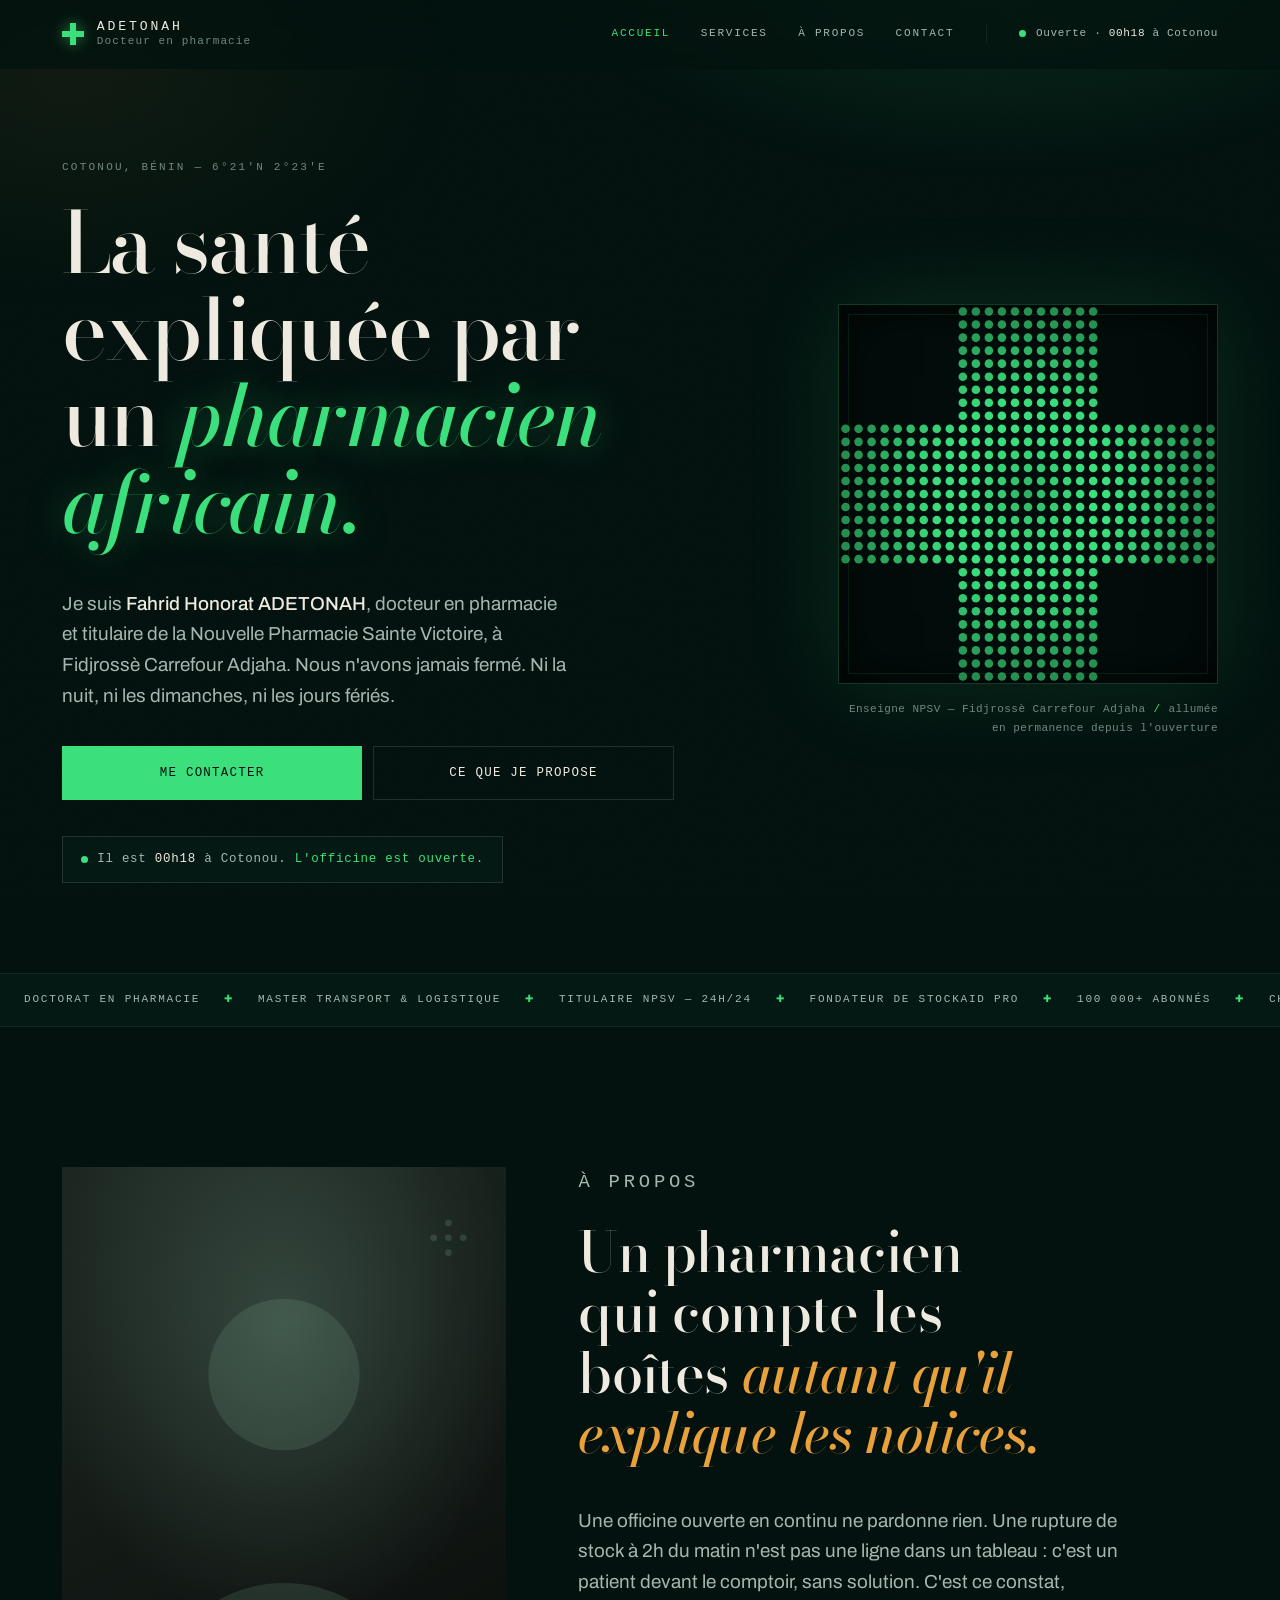
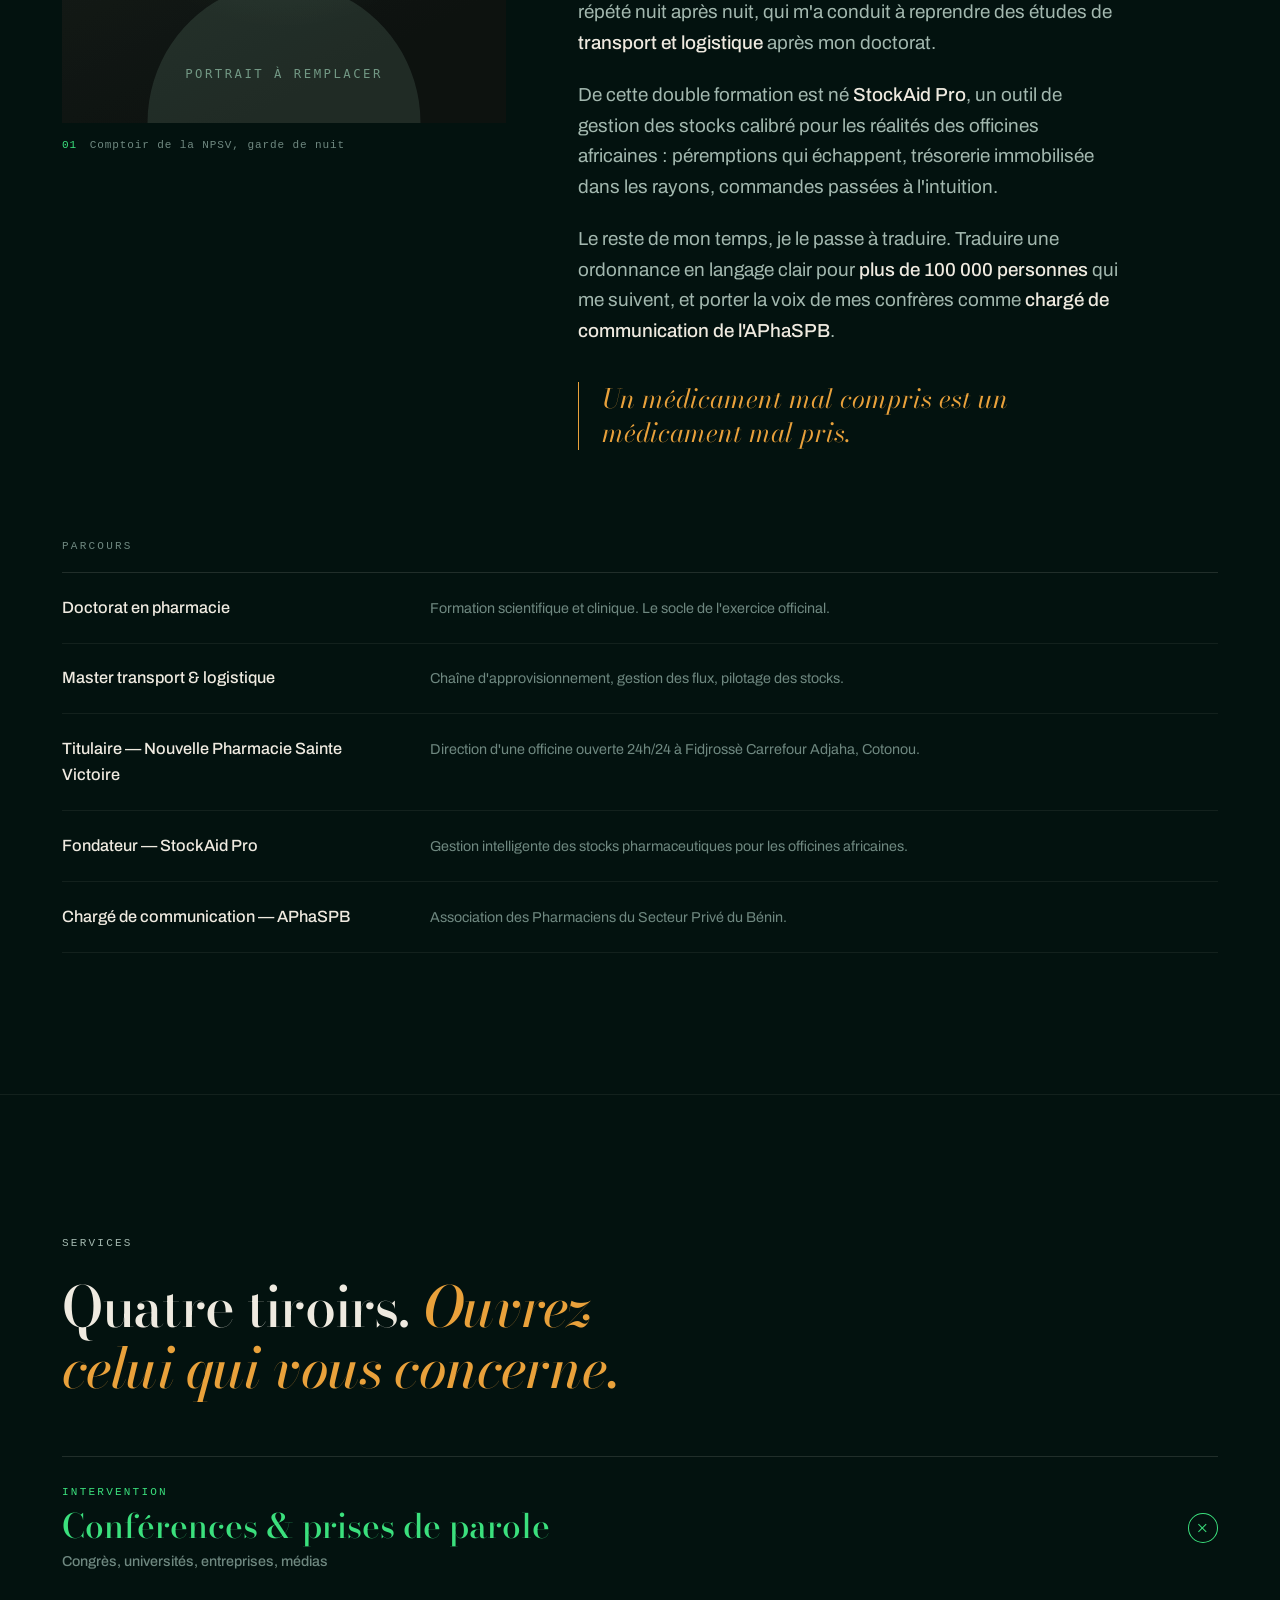
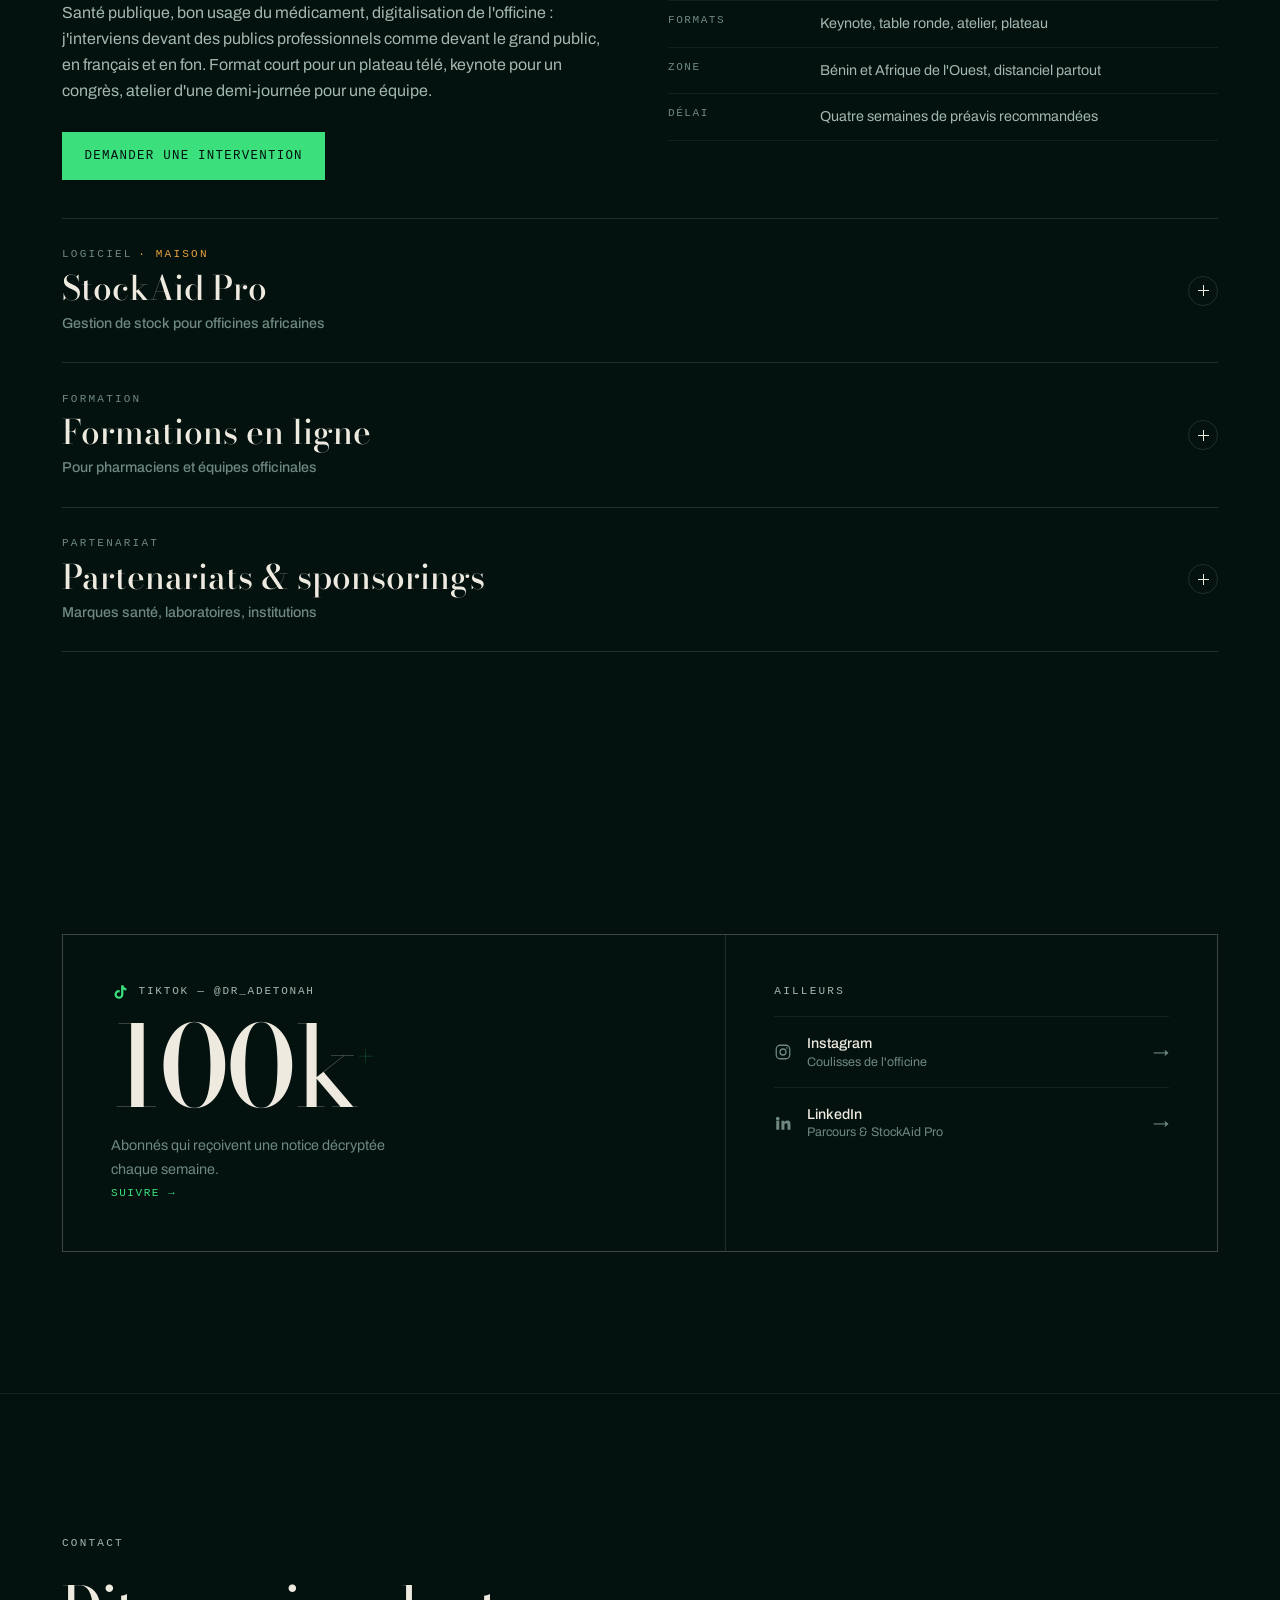
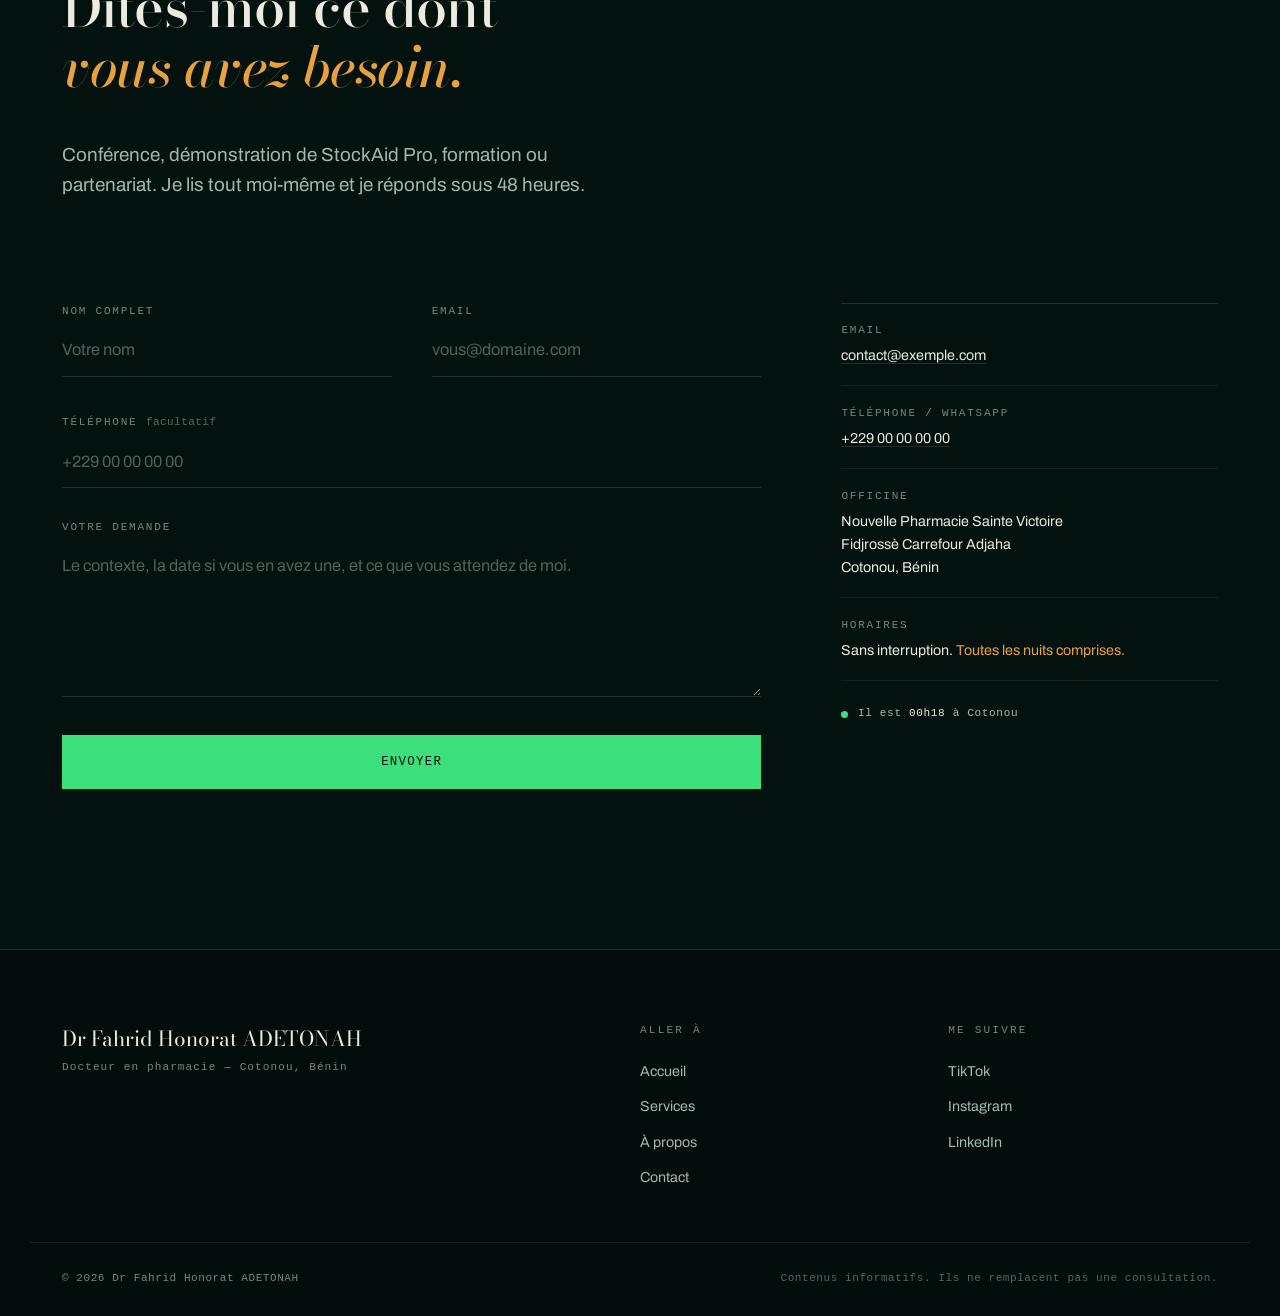
==== commit dc1e7645: "refonte: « L'officine de nuit » — nouveau parti pris visuel La première version reprenait sans le vo" ====
--- a/index.html
+++ b/index.html
@@ -3,39 +3,39 @@
 <head>
   <meta charset="UTF-8">
   <meta name="viewport" content="width=device-width, initial-scale=1">
-  <meta name="theme-color" content="#0F4C43">
+  <meta name="theme-color" content="#03120F">
+  <meta name="color-scheme" content="dark">
 
   <!-- ============================================================
        SEO — TODO : ajuster l'URL canonique et l'image OG après mise en ligne
        ============================================================ -->
-  <title>Dr Fahrid Honorat ADETONAH — Pharmacien | La santé expliquée simplement</title>
-  <meta name="description" content="Dr Fahrid Honorat ADETONAH, Docteur en Pharmacie à Cotonou (Bénin). Pharmacien titulaire de la Nouvelle Pharmacie Sainte Victoire (24h/24), fondateur de StockAid Pro et créateur de contenu santé suivi par plus de 100 000 personnes.">
+  <title>Dr Fahrid Honorat ADETONAH — Pharmacien à Cotonou</title>
+  <meta name="description" content="Dr Fahrid Honorat ADETONAH, Docteur en Pharmacie à Cotonou. Titulaire de la Nouvelle Pharmacie Sainte Victoire, ouverte 24h/24. Fondateur de StockAid Pro, créateur de contenu santé suivi par plus de 100 000 personnes.">
   <meta name="author" content="Dr Fahrid Honorat ADETONAH">
   <link rel="canonical" href="https://www.exemple.com/"><!-- TODO : URL finale -->
 
-  <!-- Partage sur les réseaux sociaux (Open Graph + Twitter Card) -->
   <meta property="og:type" content="website">
   <meta property="og:locale" content="fr_FR">
   <meta property="og:title" content="Dr Fahrid Honorat ADETONAH — Pharmacien">
-  <meta property="og:description" content="La santé expliquée par un pharmacien africain. Conférences, formations, StockAid Pro et partenariats.">
+  <meta property="og:description" content="L'officine qui ne ferme jamais. La santé expliquée par un pharmacien africain.">
   <meta property="og:url" content="https://www.exemple.com/"><!-- TODO : URL finale -->
-  <meta property="og:image" content="assets/img/og-image.svg"><!-- TODO : remplacer par un JPG 1200x630 -->
+  <meta property="og:image" content="assets/img/og-image.svg"><!-- TODO : exporter en JPG 1200x630 -->
   <meta name="twitter:card" content="summary_large_image">
 
-  <!-- Favicon (SVG léger, pas de requête bloquante) -->
   <link rel="icon" href="assets/img/favicon.svg" type="image/svg+xml">
 
   <!-- ============================================================
-       POLICES — Fraunces (titres) + Inter (texte)
-       preconnect = handshake anticipé ; display=swap = pas de texte invisible
+       POLICES
+       Bodoni Moda — le Didone des étiquettes d'apothicaire (titres)
+       Archivo     — grotesque de signalétique (texte courant)
+       La voix « données » utilise la mono du système : aucune requête.
        ============================================================ -->
   <link rel="preconnect" href="https://fonts.googleapis.com">
   <link rel="preconnect" href="https://fonts.gstatic.com" crossorigin>
-  <link rel="stylesheet" href="https://fonts.googleapis.com/css2?family=Fraunces:opsz,wght@9..144,600;9..144,700&family=Inter:wght@400;500;600&display=swap">
+  <link rel="stylesheet" href="https://fonts.googleapis.com/css2?family=Archivo:wght@400;500;600&family=Bodoni+Moda:ital,opsz,wght@0,6..96,500;0,6..96,600;1,6..96,500&display=swap">
 
   <link rel="stylesheet" href="css/style.css">
 
-  <!-- Données structurées : aide Google à afficher une fiche enrichie -->
   <script type="application/ld+json">
   {
     "@context": "https://schema.org",
@@ -53,55 +53,55 @@
         "addressLocality": "Cotonou",
         "addressCountry": "BJ"
       },
-      "openingHours": "Mo-Su 00:00-23:59"
+      "openingHoursSpecification": {
+        "@type": "OpeningHoursSpecification",
+        "dayOfWeek": ["Monday","Tuesday","Wednesday","Thursday","Friday","Saturday","Sunday"],
+        "opens": "00:00",
+        "closes": "23:59"
+      }
     },
-    "address": {
-      "@type": "PostalAddress",
-      "addressLocality": "Cotonou",
-      "addressCountry": "BJ"
-    }
+    "address": { "@type": "PostalAddress", "addressLocality": "Cotonou", "addressCountry": "BJ" }
   }
   </script>
 </head>
 
 <body>
 
-<!-- Lien d'évitement : accessibilité clavier / lecteurs d'écran -->
 <a class="skip-link" href="#main">Aller au contenu principal</a>
 
 <!-- ================================================================
-     HEADER — sticky, devient opaque au scroll (classe .is-scrolled en JS)
+     BARRE DE NAVIGATION
+     Fine, sur fond de nuit. Porte une pastille d'état « ouverte »
+     qui n'est pas décorative : elle affiche l'heure réelle à Cotonou.
      ================================================================ -->
-<header class="header" id="header">
-  <div class="container header__inner">
-
-    <a class="brand" href="#accueil" aria-label="Retour en haut de page">
-      <span class="brand__mark" aria-hidden="true">
-        <!-- Monogramme : croix de pharmacie stylisée -->
-        <svg viewBox="0 0 32 32" width="32" height="32" fill="none">
-          <rect width="32" height="32" rx="9" fill="currentColor"/>
-          <path d="M13.4 8h5.2v5.4H24v5.2h-5.4V24h-5.2v-5.4H8v-5.2h5.4V8Z" fill="#FDFCFA"/>
-        </svg>
-      </span>
-      <span class="brand__text">
-        <strong>Dr F. H. ADETONAH</strong>
-        <small>Docteur en Pharmacie</small>
+<header class="topbar" id="topbar">
+  <div class="shell topbar__inner">
+
+    <a class="plaque" href="#accueil" aria-label="Retour en haut de page">
+      <span class="plaque__cross" aria-hidden="true"></span>
+      <span class="plaque__text">
+        <span class="plaque__name">ADETONAH</span>
+        <span class="plaque__role">Docteur en pharmacie</span>
       </span>
     </a>
 
-    <!-- Bouton burger : visible sous 900px, piloté par main.js -->
-    <button class="nav-toggle" id="navToggle" aria-expanded="false" aria-controls="navMenu" aria-label="Ouvrir le menu">
-      <span class="nav-toggle__bars" aria-hidden="true"></span>
+    <button class="menu-btn" id="menuBtn" aria-expanded="false" aria-controls="menu">
+      <span class="menu-btn__lines" aria-hidden="true"></span>
+      <span class="menu-btn__label">Menu</span>
     </button>
 
-    <nav class="nav" id="navMenu" aria-label="Navigation principale">
-      <ul class="nav__list">
-        <li><a class="nav__link" href="#accueil">Accueil</a></li>
-        <li><a class="nav__link" href="#services">Services</a></li>
-        <li><a class="nav__link" href="#apropos">À propos</a></li>
-        <li><a class="nav__link" href="#contact">Contact</a></li>
-        <li><a class="btn btn--accent btn--sm nav__cta" href="#contact">Me contacter</a></li>
+    <nav class="menu" id="menu" aria-label="Navigation principale">
+      <ul class="menu__list">
+        <li><a class="menu__link" href="#accueil">Accueil</a></li>
+        <li><a class="menu__link" href="#services">Services</a></li>
+        <li><a class="menu__link" href="#apropos">À propos</a></li>
+        <li><a class="menu__link" href="#contact">Contact</a></li>
       </ul>
+      <!-- Horloge Cotonou : mise à jour en direct par main.js -->
+      <p class="openstate" id="openstateNav">
+        <span class="openstate__dot" aria-hidden="true"></span>
+        <span class="openstate__text">Ouverte&nbsp;· <time id="clockNav">—:—</time> à Cotonou</span>
+      </p>
     </nav>
 
   </div>
@@ -110,391 +110,436 @@
 <main id="main">
 
   <!-- ================================================================
-       1. HERO
+       HERO — la thèse de la page : l'officine qui ne ferme jamais
        ================================================================ -->
   <section class="hero" id="accueil">
-    <div class="container hero__inner">
-
-      <div class="hero__content">
-        <p class="eyebrow reveal">Cotonou &middot; Bénin</p>
-
-        <h1 class="hero__title reveal" data-reveal-delay="1">
-          La santé expliquée par un <em>pharmacien africain</em>
+    <div class="shell hero__grid">
+
+      <div class="hero__text">
+        <p class="kicker">Cotonou, Bénin &mdash; 6°21′N 2°23′E</p>
+
+        <h1 class="hero__title">
+          La santé expliquée par un <em>pharmacien africain.</em>
         </h1>
 
-        <p class="hero__lead reveal" data-reveal-delay="2">
-          Docteur en Pharmacie, pharmacien titulaire de la Nouvelle Pharmacie Sainte Victoire,
-          ouverte 24h/24. J'informe, je forme et j'accompagne les officines et le grand public
-          vers une santé mieux comprise.
+        <p class="hero__lead">
+          Je suis <strong>Fahrid Honorat ADETONAH</strong>, docteur en pharmacie et titulaire de
+          la Nouvelle Pharmacie Sainte Victoire, à Fidjrossè Carrefour Adjaha. Nous n'avons
+          jamais fermé. Ni la nuit, ni les dimanches, ni les jours fériés.
         </p>
 
-        <div class="hero__actions reveal" data-reveal-delay="3">
-          <a class="btn btn--accent" href="#contact">Me contacter</a>
-          <a class="btn btn--ghost" href="#services">Voir mes services</a>
-        </div>
-
-        <!-- Preuve sociale : chiffres clés -->
-        <ul class="stats reveal" data-reveal-delay="4">
-          <li class="stats__item">
-            <strong class="stats__value">100k+</strong>
-            <span class="stats__label">abonnés sur TikTok</span>
-          </li>
-          <li class="stats__item">
-            <strong class="stats__value">24h/24</strong>
-            <span class="stats__label">officine ouverte</span>
-          </li>
-          <li class="stats__item">
-            <strong class="stats__value">StockAid</strong>
-            <span class="stats__label">fondateur &amp; concepteur</span>
-          </li>
-        </ul>
-      </div>
-
-      <!-- Portrait. TODO : remplacer portrait.svg par une photo JPG/WebP 800x1000 -->
-      <div class="hero__media reveal" data-reveal-delay="2">
-        <figure class="portrait">
-          <img src="assets/img/portrait.svg"
-               alt="Portrait du Dr Fahrid Honorat ADETONAH, pharmacien"
-               width="480" height="600" fetchpriority="high" decoding="async">
-          <figcaption class="portrait__badge">
-            <span aria-hidden="true">✚</span> Pharmacien titulaire &middot; NPSV
+        <div class="hero__cta">
+          <a class="btn btn--led" href="#contact">Me contacter</a>
+          <a class="btn btn--bare" href="#services">Ce que je propose</a>
+        </div>
+
+        <!-- État réel de l'officine, horloge locale à l'appui -->
+        <p class="openstate openstate--lg" id="openstateHero">
+          <span class="openstate__dot" aria-hidden="true"></span>
+          <span class="openstate__text">
+            Il est <time id="clockHero">—:—</time> à Cotonou. <strong>L'officine est ouverte.</strong>
+          </span>
+        </p>
+      </div>
+
+      <!-- L'enseigne : croix à matrice de LED, dessinée en canvas.
+           Le texte défilant est repris dans .sign__sr pour les lecteurs d'écran. -->
+      <div class="hero__sign">
+        <div class="sign">
+          <canvas class="sign__canvas" id="signCanvas" role="img"
+                  aria-label="Enseigne lumineuse de pharmacie affichant : ouvert 24h sur 24"></canvas>
+          <div class="sign__frame" aria-hidden="true"></div>
+        </div>
+        <p class="sign__caption">
+          Enseigne NPSV &mdash; Fidjrossè Carrefour Adjaha<span class="sign__sep" aria-hidden="true">/</span>allumée en permanence depuis l'ouverture
+        </p>
+      </div>
+
+    </div>
+  </section>
+
+  <!-- ================================================================
+       BANDEAU DÉFILANT — signalétique, pas décoration :
+       chaque mention est une information vérifiable du parcours
+       ================================================================ -->
+  <div class="ticker" aria-hidden="true">
+    <div class="ticker__track" id="tickerTrack">
+      <span class="ticker__row">
+        <b>Doctorat en pharmacie</b><i>✚</i>
+        <b>Master transport &amp; logistique</b><i>✚</i>
+        <b>Titulaire NPSV &mdash; 24h/24</b><i>✚</i>
+        <b>Fondateur de StockAid Pro</b><i>✚</i>
+        <b>100 000+ abonnés</b><i>✚</i>
+        <b>Chargé de communication APhaSPB</b><i>✚</i>
+      </span>
+    </div>
+  </div>
+  <!-- Équivalent accessible du bandeau, hors flux visuel -->
+  <p class="sr-only">
+    Doctorat en pharmacie. Master en transport et logistique. Titulaire de la NPSV, ouverte
+    24h/24. Fondateur de StockAid Pro. Plus de 100 000 abonnés. Chargé de communication
+    de l'APhaSPB.
+  </p>
+
+  <!-- ================================================================
+       À PROPOS
+       ================================================================ -->
+  <section class="band" id="apropos">
+    <div class="shell">
+
+      <div class="about">
+
+        <figure class="figure">
+          <!-- TODO : remplacer portrait.svg par une photo (ratio 4:5, ~900x1125 px).
+               Le traitement duotone vert est appliqué en CSS et se lève au survol. -->
+          <img class="figure__img" src="assets/img/portrait.svg"
+               alt="Portrait du Dr Fahrid Honorat ADETONAH" width="540" height="675"
+               loading="lazy" decoding="async">
+          <figcaption class="figure__cap">
+            <span class="figure__idx">01</span>
+            Comptoir de la NPSV, garde de nuit
           </figcaption>
         </figure>
+
+        <div class="about__body">
+          <p class="kicker">À propos</p>
+
+          <h2 class="h2">
+            Un pharmacien qui compte les boîtes <em>autant qu'il explique les notices.</em>
+          </h2>
+
+          <p>
+            Une officine ouverte en continu ne pardonne rien. Une rupture de stock à 2h du matin
+            n'est pas une ligne dans un tableau : c'est un patient devant le comptoir, sans solution.
+            C'est ce constat, répété nuit après nuit, qui m'a conduit à reprendre des études de
+            <strong>transport et logistique</strong> après mon doctorat.
+          </p>
+
+          <p>
+            De cette double formation est né <strong>StockAid&nbsp;Pro</strong>, un outil de gestion
+            des stocks calibré pour les réalités des officines africaines&nbsp;: péremptions qui
+            échappent, trésorerie immobilisée dans les rayons, commandes passées à l'intuition.
+          </p>
+
+          <p>
+            Le reste de mon temps, je le passe à traduire. Traduire une ordonnance en langage clair
+            pour <strong>plus de 100 000 personnes</strong> qui me suivent, et porter la voix de mes
+            confrères comme <strong>chargé de communication de l'APhaSPB</strong>.
+          </p>
+
+          <blockquote class="quote">
+            Un médicament mal compris est un médicament mal pris.
+          </blockquote>
+        </div>
+
+      </div>
+
+      <!-- Parcours : relevé factuel, mis en page comme un registre -->
+      <div class="ledger">
+        <h3 class="ledger__title">Parcours</h3>
+        <dl class="ledger__list">
+          <div class="ledger__row">
+            <dt>Doctorat en pharmacie</dt>
+            <dd>Formation scientifique et clinique. Le socle de l'exercice officinal.</dd>
+          </div>
+          <div class="ledger__row">
+            <dt>Master transport &amp; logistique</dt>
+            <dd>Chaîne d'approvisionnement, gestion des flux, pilotage des stocks.</dd>
+          </div>
+          <div class="ledger__row">
+            <dt>Titulaire &mdash; Nouvelle Pharmacie Sainte Victoire</dt>
+            <dd>Direction d'une officine ouverte 24h/24 à Fidjrossè Carrefour Adjaha, Cotonou.</dd>
+          </div>
+          <div class="ledger__row">
+            <dt>Fondateur &mdash; StockAid Pro</dt>
+            <dd>Gestion intelligente des stocks pharmaceutiques pour les officines africaines.</dd>
+          </div>
+          <div class="ledger__row">
+            <dt>Chargé de communication &mdash; APhaSPB</dt>
+            <dd>Association des Pharmaciens du Secteur Privé du Bénin.</dd>
+          </div>
+        </dl>
       </div>
 
     </div>
   </section>
 
   <!-- ================================================================
-       2. À PROPOS
+       SERVICES — « le meuble d'officine »
+       Quatre tiroirs. On en ouvre un, il révèle son contenu.
        ================================================================ -->
-  <section class="section section--alt" id="apropos">
-    <div class="container">
-
-      <header class="section__head reveal">
-        <p class="eyebrow">À propos</p>
-        <h2 class="section__title">Un pharmacien entre comptoir, logistique et pédagogie</h2>
+  <section class="band band--cabinet" id="services">
+    <div class="shell">
+
+      <header class="band__head">
+        <p class="kicker">Services</p>
+        <h2 class="h2">Quatre tiroirs. <em>Ouvrez celui qui vous concerne.</em></h2>
       </header>
 
-      <div class="about">
-
-        <div class="about__text reveal">
-          <p>
-            Je suis <strong>Fahrid Honorat ADETONAH</strong>, Docteur en Pharmacie et pharmacien
-            titulaire de la <strong>Nouvelle Pharmacie Sainte Victoire (NPSV)</strong>, à Fidjrossè
-            Carrefour Adjaha, Cotonou. Notre officine est ouverte <strong>24 heures sur 24</strong> :
-            une exigence de disponibilité qui façonne ma façon d'exercer le métier.
-          </p>
-          <p>
-            Un <strong>Master en Transport et Logistique</strong> est venu compléter ma formation
-            pharmaceutique. De cette double compétence est né <strong>StockAid Pro</strong>, un outil
-            de gestion intelligente des stocks pensé pour les réalités des officines africaines :
-            ruptures, péremptions, trésorerie immobilisée.
-          </p>
-          <p>
-            En parallèle, je vulgarise la santé auprès de plus de <strong>100 000 abonnés</strong>
-            sur les réseaux sociaux, et j'assure la fonction de <strong>Chargé de Communication
-            de l'APhaSPB</strong>, l'Association des Pharmaciens du Secteur Privé du Bénin.
-          </p>
-        </div>
-
-        <!-- Parcours en timeline verticale -->
-        <ol class="timeline reveal" data-reveal-delay="1">
-          <li class="timeline__item">
-            <h3 class="timeline__title">Doctorat en Pharmacie</h3>
-            <p class="timeline__desc">Formation scientifique et clinique, socle de l'exercice officinal.</p>
-          </li>
-          <li class="timeline__item">
-            <h3 class="timeline__title">Master en Transport &amp; Logistique</h3>
-            <p class="timeline__desc">Spécialisation en chaîne d'approvisionnement et gestion des flux.</p>
-          </li>
-          <li class="timeline__item">
-            <h3 class="timeline__title">Pharmacien titulaire — NPSV</h3>
-            <p class="timeline__desc">Direction d'une officine ouverte 24h/24 à Fidjrossè, Cotonou.</p>
-          </li>
-          <li class="timeline__item">
-            <h3 class="timeline__title">Fondateur de StockAid Pro</h3>
-            <p class="timeline__desc">Solution de gestion de stock dédiée aux officines africaines.</p>
-          </li>
-          <li class="timeline__item">
-            <h3 class="timeline__title">Chargé de Communication — APhaSPB</h3>
-            <p class="timeline__desc">Porte-voix des pharmaciens du secteur privé béninois.</p>
-          </li>
-        </ol>
+      <div class="cabinet" id="cabinet">
+
+        <article class="drawer">
+          <h3 class="drawer__h">
+            <button class="drawer__btn" type="button" aria-expanded="false" aria-controls="d1">
+              <span class="drawer__tag">Intervention</span>
+              <span class="drawer__name">Conférences &amp; prises de parole</span>
+              <span class="drawer__hint">Congrès, universités, entreprises, médias</span>
+              <span class="drawer__pull" aria-hidden="true"></span>
+            </button>
+          </h3>
+          <div class="drawer__panel" id="d1" role="region">
+            <div class="drawer__inner">
+              <p>
+                Santé publique, bon usage du médicament, digitalisation de l'officine&nbsp;:
+                j'interviens devant des publics professionnels comme devant le grand public,
+                en français et en fon. Format court pour un plateau télé, keynote pour un congrès,
+                atelier d'une demi-journée pour une équipe.
+              </p>
+              <ul class="drawer__facts">
+                <li><span>Formats</span> Keynote, table ronde, atelier, plateau</li>
+                <li><span>Zone</span> Bénin et Afrique de l'Ouest, distanciel partout</li>
+                <li><span>Délai</span> Quatre semaines de préavis recommandées</li>
+              </ul>
+              <a class="btn btn--led btn--sm" href="#contact">Demander une intervention</a>
+            </div>
+          </div>
+        </article>
+
+        <article class="drawer drawer--flag">
+          <h3 class="drawer__h">
+            <button class="drawer__btn" type="button" aria-expanded="false" aria-controls="d2">
+              <span class="drawer__tag">Logiciel</span>
+              <span class="drawer__name">StockAid Pro</span>
+              <span class="drawer__hint">Gestion de stock pour officines africaines</span>
+              <span class="drawer__pull" aria-hidden="true"></span>
+            </button>
+          </h3>
+          <div class="drawer__panel" id="d2" role="region">
+            <div class="drawer__inner">
+              <p>
+                L'outil que j'ai conçu pour ma propre officine avant de l'ouvrir aux confrères.
+                Il surveille les dates courtes, signale les ruptures avant qu'elles arrivent et
+                montre, en francs CFA, ce que le stock immobilise réellement.
+              </p>
+              <ul class="drawer__facts">
+                <li><span>Alertes</span> Péremptions et seuils de réapprovisionnement</li>
+                <li><span>Pilotage</span> Rotation des références, trésorerie immobilisée</li>
+                <li><span>Terrain</span> Pensé pour une connexion intermittente</li>
+              </ul>
+              <a class="btn btn--led btn--sm" href="#contact">Demander une démonstration</a>
+            </div>
+          </div>
+        </article>
+
+        <article class="drawer">
+          <h3 class="drawer__h">
+            <button class="drawer__btn" type="button" aria-expanded="false" aria-controls="d3">
+              <span class="drawer__tag">Formation</span>
+              <span class="drawer__name">Formations en ligne</span>
+              <span class="drawer__hint">Pour pharmaciens et équipes officinales</span>
+              <span class="drawer__pull" aria-hidden="true"></span>
+            </button>
+          </h3>
+          <div class="drawer__panel" id="d3" role="region">
+            <div class="drawer__inner">
+              <p>
+                Des modules à distance conçus depuis le comptoir, pas depuis un amphithéâtre.
+                Chaque séance part d'une situation réelle d'officine et se termine par une
+                procédure applicable dès le lendemain matin.
+              </p>
+              <ul class="drawer__facts">
+                <li><span>Gestion</span> Stocks, commandes, inventaire, marge</li>
+                <li><span>Comptoir</span> Conseil, dispensation, communication patient</li>
+                <li><span>Équipe</span> Organisation du travail et gardes de nuit</li>
+              </ul>
+              <a class="btn btn--led btn--sm" href="#contact">Voir les formations</a>
+            </div>
+          </div>
+        </article>
+
+        <article class="drawer">
+          <h3 class="drawer__h">
+            <button class="drawer__btn" type="button" aria-expanded="false" aria-controls="d4">
+              <span class="drawer__tag">Partenariat</span>
+              <span class="drawer__name">Partenariats &amp; sponsorings</span>
+              <span class="drawer__hint">Marques santé, laboratoires, institutions</span>
+              <span class="drawer__pull" aria-hidden="true"></span>
+            </button>
+          </h3>
+          <div class="drawer__panel" id="d4" role="region">
+            <div class="drawer__inner">
+              <p>
+                Une communauté de plus de 100 000 personnes en Afrique francophone, qui vient
+                chercher de l'information de santé fiable. Je ne relaie que ce que je
+                dispenserais moi-même au comptoir&nbsp;: la confiance de cette audience n'est
+                pas un inventaire à écouler.
+              </p>
+              <ul class="drawer__facts">
+                <li><span>Audience</span> Afrique francophone, majoritairement mobile</li>
+                <li><span>Formats</span> Contenu vidéo, campagne de sensibilisation, ambassade</li>
+                <li><span>Cadre</span> Validation pharmaceutique préalable, systématique</li>
+              </ul>
+              <a class="btn btn--led btn--sm" href="#contact">Discuter d'un partenariat</a>
+            </div>
+          </div>
+        </article>
 
       </div>
     </div>
   </section>
 
   <!-- ================================================================
-       3. SERVICES — 4 cartes
-       ================================================================ -->
-  <section class="section" id="services">
-    <div class="container">
-
-      <header class="section__head reveal">
-        <p class="eyebrow">Services</p>
-        <h2 class="section__title">Comment nous pouvons travailler ensemble</h2>
-        <p class="section__lead">
-          Quatre façons de collaborer, que vous soyez une organisation, une officine,
-          un confrère ou une marque.
-        </p>
-      </header>
-
-      <div class="cards">
-
-        <article class="card reveal">
-          <span class="card__icon" aria-hidden="true">
-            <svg viewBox="0 0 24 24" width="24" height="24" fill="none" stroke="currentColor" stroke-width="1.7" stroke-linecap="round" stroke-linejoin="round">
-              <path d="M3 11a9 9 0 0 1 18 0"/><path d="M3 11v4a2 2 0 0 0 2 2h1v-6H5a2 2 0 0 0-2 2Z"/>
-              <path d="M21 11v4a2 2 0 0 1-2 2h-1v-6h1a2 2 0 0 1 2 2Z"/><path d="M18 17v1a3 3 0 0 1-3 3h-2"/>
-            </svg>
-          </span>
-          <h3 class="card__title">Conférences &amp; interventions</h3>
-          <p class="card__desc">
-            Prise de parole sur la santé publique, le bon usage du médicament et la
-            digitalisation de la pharmacie. Congrès, universités, entreprises et médias.
-          </p>
-          <a class="card__link" href="#contact">Demander une intervention <span aria-hidden="true">→</span></a>
-        </article>
-
-        <article class="card card--featured reveal" data-reveal-delay="1">
-          <span class="card__flag">Produit phare</span>
-          <span class="card__icon" aria-hidden="true">
-            <svg viewBox="0 0 24 24" width="24" height="24" fill="none" stroke="currentColor" stroke-width="1.7" stroke-linecap="round" stroke-linejoin="round">
-              <path d="M3 7.5 12 3l9 4.5v9L12 21l-9-4.5v-9Z"/><path d="m3 7.5 9 4.5 9-4.5"/><path d="M12 12v9"/>
-            </svg>
-          </span>
-          <h3 class="card__title">StockAid Pro</h3>
-          <p class="card__desc">
-            L'outil de gestion intelligente des stocks pharmaceutiques conçu pour les officines
-            africaines : suivi des péremptions, alertes de rupture et pilotage de la trésorerie.
-          </p>
-          <a class="card__link" href="#contact">Demander une démonstration <span aria-hidden="true">→</span></a>
-        </article>
-
-        <article class="card reveal" data-reveal-delay="2">
-          <span class="card__icon" aria-hidden="true">
-            <svg viewBox="0 0 24 24" width="24" height="24" fill="none" stroke="currentColor" stroke-width="1.7" stroke-linecap="round" stroke-linejoin="round">
-              <path d="M12 4 2 8l10 4 10-4-10-4Z"/><path d="M6 10v5c0 1.7 2.7 3 6 3s6-1.3 6-3v-5"/><path d="M22 8v6"/>
-            </svg>
-          </span>
-          <h3 class="card__title">Formations en ligne</h3>
-          <p class="card__desc">
-            Modules à distance pour pharmaciens et équipes officinales : gestion des stocks,
-            conseil au comptoir, communication patient et organisation de l'officine.
-          </p>
-          <a class="card__link" href="#contact">Voir les formations <span aria-hidden="true">→</span></a>
-        </article>
-
-        <article class="card reveal" data-reveal-delay="3">
-          <span class="card__icon" aria-hidden="true">
-            <svg viewBox="0 0 24 24" width="24" height="24" fill="none" stroke="currentColor" stroke-width="1.7" stroke-linecap="round" stroke-linejoin="round">
-              <path d="M16 11a4 4 0 1 0-4-4"/><path d="M8.5 13a4 4 0 1 0 0-8 4 4 0 0 0 0 8Z"/>
-              <path d="M2 21v-1a5 5 0 0 1 5-5h3a5 5 0 0 1 5 5v1"/><path d="M17 15h5"/><path d="M19.5 12.5v5"/>
-            </svg>
-          </span>
-          <h3 class="card__title">Partenariats &amp; sponsorings</h3>
-          <p class="card__desc">
-            Collaborations avec des marques santé, laboratoires et institutions, auprès d'une
-            communauté engagée de plus de 100 000 personnes en Afrique francophone.
-          </p>
-          <a class="card__link" href="#contact">Discuter d'un partenariat <span aria-hidden="true">→</span></a>
-        </article>
-
-      </div>
-    </div>
-  </section>
-
-  <!-- ================================================================
-       4. RÉSEAUX SOCIAUX
+       RÉSEAUX — TikTok domine, la hiérarchie le dit
        TODO : remplacer les URL Instagram et LinkedIn par les vraies
        ================================================================ -->
-  <section class="social" id="reseaux">
-    <div class="container social__inner reveal">
-
-      <div class="social__text">
-        <p class="eyebrow eyebrow--light">Réseaux sociaux</p>
-        <h2 class="social__title">Suivez la santé au quotidien</h2>
-        <p class="social__lead">Conseils, décryptages et coulisses de l'officine, chaque semaine.</p>
-      </div>
-
-      <ul class="social__list">
-        <li>
-          <a class="social__link" href="https://www.tiktok.com/@dr_adetonah" target="_blank" rel="noopener noreferrer">
-            <svg viewBox="0 0 24 24" width="22" height="22" fill="currentColor" aria-hidden="true">
+  <section class="band" id="reseaux">
+    <div class="shell">
+
+      <div class="reach">
+
+        <a class="reach__main" href="https://www.tiktok.com/@dr_adetonah" target="_blank" rel="noopener noreferrer">
+          <span class="reach__label">
+            <svg viewBox="0 0 24 24" width="18" height="18" fill="currentColor" aria-hidden="true">
               <path d="M16.5 3c.4 2.1 1.9 3.7 4 4v3a7.3 7.3 0 0 1-4-1.2v6.4a5.9 5.9 0 1 1-5.9-5.9c.3 0 .6 0 .9.1v3.1a2.9 2.9 0 1 0 2 2.7V3h3Z"/>
             </svg>
-            <span class="social__name">TikTok</span>
-            <span class="social__handle">@dr_adetonah</span>
-          </a>
-        </li>
-        <li>
-          <a class="social__link" href="https://www.instagram.com/" target="_blank" rel="noopener noreferrer">
-            <svg viewBox="0 0 24 24" width="22" height="22" fill="none" stroke="currentColor" stroke-width="1.8" aria-hidden="true">
+            TikTok &mdash; @dr_adetonah
+          </span>
+          <span class="reach__figure"><b>100</b>k<sup>+</sup></span>
+          <span class="reach__note">
+            Abonnés qui reçoivent une notice décryptée chaque semaine.
+            <span class="reach__go">Suivre<i aria-hidden="true">→</i></span>
+          </span>
+        </a>
+
+        <div class="reach__side">
+          <p class="kicker">Ailleurs</p>
+          <a class="reach__row" href="https://www.instagram.com/" target="_blank" rel="noopener noreferrer">
+            <svg viewBox="0 0 24 24" width="18" height="18" fill="none" stroke="currentColor" stroke-width="1.7" aria-hidden="true">
               <rect x="3" y="3" width="18" height="18" rx="5"/><circle cx="12" cy="12" r="4"/><circle cx="17.3" cy="6.7" r="1.1" fill="currentColor" stroke="none"/>
             </svg>
-            <span class="social__name">Instagram</span>
-            <span class="social__handle">Actualités &amp; conseils</span>
+            <span><b>Instagram</b>Coulisses de l'officine</span>
+            <i aria-hidden="true">→</i>
           </a>
-        </li>
-        <li>
-          <a class="social__link" href="https://www.linkedin.com/" target="_blank" rel="noopener noreferrer">
-            <svg viewBox="0 0 24 24" width="22" height="22" fill="currentColor" aria-hidden="true">
+          <a class="reach__row" href="https://www.linkedin.com/" target="_blank" rel="noopener noreferrer">
+            <svg viewBox="0 0 24 24" width="18" height="18" fill="currentColor" aria-hidden="true">
               <path d="M4.98 3.5a2.5 2.5 0 1 1 0 5 2.5 2.5 0 0 1 0-5ZM3 9h4v12H3V9Zm7 0h3.8v1.7h.05a4.2 4.2 0 0 1 3.75-2c4 0 4.4 2.5 4.4 5.8V21h-4v-5.6c0-1.35-.02-3.1-1.9-3.1-1.9 0-2.2 1.47-2.2 3v5.7h-4V9Z"/>
             </svg>
-            <span class="social__name">LinkedIn</span>
-            <span class="social__handle">Parcours professionnel</span>
+            <span><b>LinkedIn</b>Parcours &amp; StockAid Pro</span>
+            <i aria-hidden="true">→</i>
           </a>
-        </li>
-      </ul>
-
+        </div>
+
+      </div>
     </div>
   </section>
 
   <!-- ================================================================
-       5. CONTACT
+       CONTACT — mise en page d'ordonnance : réglures, pas de boîtes
        ================================================================ -->
-  <section class="section section--alt" id="contact">
-    <div class="container">
-
-      <header class="section__head reveal">
-        <p class="eyebrow">Contact</p>
-        <h2 class="section__title">Parlons de votre projet</h2>
-        <p class="section__lead">
-          Conférence, démonstration de StockAid Pro, formation ou partenariat :
-          décrivez votre besoin, je réponds sous 48 heures.
+  <section class="band band--contact" id="contact">
+    <div class="shell contact">
+
+      <div class="contact__head">
+        <p class="kicker">Contact</p>
+        <h2 class="h2">Dites-moi ce dont <em>vous avez besoin.</em></h2>
+        <p class="contact__lead">
+          Conférence, démonstration de StockAid&nbsp;Pro, formation ou partenariat.
+          Je lis tout moi-même et je réponds sous 48&nbsp;heures.
         </p>
-      </header>
-
-      <div class="contact">
-
-        <!-- FORMULAIRE
-             Configuration : renseignez data-endpoint avec votre URL Formspree
-             (ex. https://formspree.io/f/xxxxxxx). Tant que l'attribut est vide,
-             main.js bascule automatiquement sur un envoi par mailto:. -->
-        <form class="form reveal"
-              id="contactForm"
-              method="POST"
-              data-endpoint=""
-              data-mailto="contact@exemple.com"
-              novalidate>
-
-          <div class="form__row">
-            <div class="field">
-              <label class="field__label" for="name">Nom complet <span aria-hidden="true">*</span></label>
-              <input class="field__input" type="text" id="name" name="name"
-                     autocomplete="name" required placeholder="Votre nom">
-              <p class="field__error" data-error-for="name"></p>
-            </div>
-
-            <div class="field">
-              <label class="field__label" for="email">Email <span aria-hidden="true">*</span></label>
-              <input class="field__input" type="email" id="email" name="email"
-                     autocomplete="email" required placeholder="vous@exemple.com">
-              <p class="field__error" data-error-for="email"></p>
-            </div>
-          </div>
-
-          <div class="field">
-            <label class="field__label" for="phone">Téléphone <small>(facultatif)</small></label>
-            <input class="field__input" type="tel" id="phone" name="phone"
-                   autocomplete="tel" placeholder="+229 00 00 00 00">
-            <p class="field__error" data-error-for="phone"></p>
-          </div>
-
-          <div class="field">
-            <label class="field__label" for="message">Message <span aria-hidden="true">*</span></label>
-            <textarea class="field__input field__input--area" id="message" name="message"
-                      rows="5" required minlength="10"
-                      placeholder="Décrivez votre demande en quelques lignes..."></textarea>
-            <p class="field__error" data-error-for="message"></p>
-          </div>
-
-          <!-- Anti-spam : champ piège invisible pour les robots (honeypot) -->
-          <div class="form__honeypot" aria-hidden="true">
-            <label for="website">Ne pas remplir</label>
-            <input type="text" id="website" name="_gotcha" tabindex="-1" autocomplete="off">
-          </div>
-
-          <button class="btn btn--accent btn--block" type="submit" id="submitBtn">
-            Envoyer le message
-          </button>
-
-          <!-- Retour utilisateur (succès / erreur), annoncé aux lecteurs d'écran -->
-          <p class="form__status" id="formStatus" role="status" aria-live="polite"></p>
-        </form>
-
-        <!-- COORDONNÉES — TODO : remplacer les valeurs par les vraies -->
-        <aside class="contact__info reveal" data-reveal-delay="1">
-
-          <ul class="info-list">
-            <li class="info-list__item">
-              <span class="info-list__icon" aria-hidden="true">
-                <svg viewBox="0 0 24 24" width="20" height="20" fill="none" stroke="currentColor" stroke-width="1.7" stroke-linecap="round" stroke-linejoin="round">
-                  <rect x="2.5" y="4.5" width="19" height="15" rx="2.5"/><path d="m3 7 9 6 9-6"/>
-                </svg>
-              </span>
-              <div>
-                <h3 class="info-list__title">Email</h3>
-                <a href="mailto:contact@exemple.com">contact@exemple.com</a>
-              </div>
-            </li>
-
-            <li class="info-list__item">
-              <span class="info-list__icon" aria-hidden="true">
-                <svg viewBox="0 0 24 24" width="20" height="20" fill="none" stroke="currentColor" stroke-width="1.7" stroke-linecap="round" stroke-linejoin="round">
-                  <path d="M6.5 3h3l1.5 4-2 1.5a12 12 0 0 0 5.5 5.5L16 12l4 1.5v3a2 2 0 0 1-2.2 2A16.5 16.5 0 0 1 3.5 5.2 2 2 0 0 1 5.5 3h1Z"/>
-                </svg>
-              </span>
-              <div>
-                <h3 class="info-list__title">Téléphone / WhatsApp</h3>
-                <a href="tel:+22900000000">+229 00 00 00 00</a>
-              </div>
-            </li>
-
-            <li class="info-list__item">
-              <span class="info-list__icon" aria-hidden="true">
-                <svg viewBox="0 0 24 24" width="20" height="20" fill="none" stroke="currentColor" stroke-width="1.7" stroke-linecap="round" stroke-linejoin="round">
-                  <path d="M12 21s7-5.5 7-11a7 7 0 1 0-14 0c0 5.5 7 11 7 11Z"/><circle cx="12" cy="10" r="2.6"/>
-                </svg>
-              </span>
-              <div>
-                <h3 class="info-list__title">Officine</h3>
-                <p>
-                  Nouvelle Pharmacie Sainte Victoire<br>
-                  Fidjrossè Carrefour Adjaha, Cotonou — Bénin
-                </p>
-              </div>
-            </li>
-          </ul>
-
-          <p class="badge-24">
-            <span class="badge-24__dot" aria-hidden="true"></span>
-            Officine ouverte 24h/24, 7j/7
-          </p>
-
-        </aside>
-
-      </div>
+      </div>
+
+      <!-- FORMULAIRE
+           data-endpoint vide → le message part par le client mail du visiteur.
+           Renseignez une URL Formspree pour activer l'envoi direct. -->
+      <form class="rx" id="contactForm" method="POST"
+            data-endpoint="" data-mailto="contact@exemple.com" novalidate>
+
+        <div class="rx__pair">
+          <div class="rx__field">
+            <label for="name">Nom complet</label>
+            <input type="text" id="name" name="name" autocomplete="name" required placeholder="Votre nom">
+            <p class="rx__err" data-error-for="name"></p>
+          </div>
+          <div class="rx__field">
+            <label for="email">Email</label>
+            <input type="email" id="email" name="email" autocomplete="email" required placeholder="vous@domaine.com">
+            <p class="rx__err" data-error-for="email"></p>
+          </div>
+        </div>
+
+        <div class="rx__field">
+          <label for="phone">Téléphone <span class="rx__opt">facultatif</span></label>
+          <input type="tel" id="phone" name="phone" autocomplete="tel" placeholder="+229 00 00 00 00">
+          <p class="rx__err" data-error-for="phone"></p>
+        </div>
+
+        <div class="rx__field">
+          <label for="message">Votre demande</label>
+          <textarea id="message" name="message" rows="5" required minlength="10"
+                    placeholder="Le contexte, la date si vous en avez une, et ce que vous attendez de moi."></textarea>
+          <p class="rx__err" data-error-for="message"></p>
+        </div>
+
+        <!-- Piège à robots : invisible, jamais rempli par un humain -->
+        <div class="rx__trap" aria-hidden="true">
+          <label for="website">Ne pas remplir</label>
+          <input type="text" id="website" name="_gotcha" tabindex="-1" autocomplete="off">
+        </div>
+
+        <button class="btn btn--led btn--wide" type="submit" id="submitBtn">Envoyer</button>
+        <p class="rx__status" id="formStatus" role="status" aria-live="polite"></p>
+      </form>
+
+      <!-- COORDONNÉES — TODO : remplacer par les vraies valeurs -->
+      <aside class="coords">
+        <dl>
+          <div class="coords__row">
+            <dt>Email</dt>
+            <dd><a href="mailto:contact@exemple.com">contact@exemple.com</a></dd>
+          </div>
+          <div class="coords__row">
+            <dt>Téléphone / WhatsApp</dt>
+            <dd><a href="tel:+22900000000">+229 00 00 00 00</a></dd>
+          </div>
+          <div class="coords__row">
+            <dt>Officine</dt>
+            <dd>
+              Nouvelle Pharmacie Sainte Victoire<br>
+              Fidjrossè Carrefour Adjaha<br>
+              Cotonou, Bénin
+            </dd>
+          </div>
+          <div class="coords__row">
+            <dt>Horaires</dt>
+            <dd>Sans interruption. <span class="coords__hi">Toutes les nuits comprises.</span></dd>
+          </div>
+        </dl>
+
+        <p class="openstate" id="openstateContact">
+          <span class="openstate__dot" aria-hidden="true"></span>
+          <span class="openstate__text">Il est <time id="clockContact">—:—</time> à Cotonou</span>
+        </p>
+      </aside>
+
     </div>
   </section>
 
 </main>
 
 <!-- ================================================================
-     6. FOOTER
+     PIED DE PAGE
      ================================================================ -->
-<footer class="footer">
-  <div class="container footer__inner">
-
-    <div class="footer__brand">
-      <p class="footer__name">Dr Fahrid Honorat ADETONAH</p>
-      <p class="footer__role">Docteur en Pharmacie &middot; Cotonou, Bénin</p>
-    </div>
-
-    <nav class="footer__nav" aria-label="Liens rapides">
-      <h2 class="footer__heading">Liens rapides</h2>
+<footer class="foot">
+  <div class="shell foot__inner">
+
+    <div class="foot__sig">
+      <span class="plaque__cross plaque__cross--sm" aria-hidden="true"></span>
+      <p class="foot__name">Dr Fahrid Honorat ADETONAH</p>
+      <p class="foot__role">Docteur en pharmacie &mdash; Cotonou, Bénin</p>
+    </div>
+
+    <nav class="foot__nav" aria-label="Liens rapides">
+      <h2>Aller à</h2>
       <ul>
         <li><a href="#accueil">Accueil</a></li>
         <li><a href="#services">Services</a></li>
@@ -503,20 +548,20 @@
       </ul>
     </nav>
 
-    <div class="footer__social">
-      <h2 class="footer__heading">Me suivre</h2>
+    <nav class="foot__nav" aria-label="Réseaux sociaux">
+      <h2>Me suivre</h2>
       <ul>
         <li><a href="https://www.tiktok.com/@dr_adetonah" target="_blank" rel="noopener noreferrer">TikTok</a></li>
         <li><a href="https://www.instagram.com/" target="_blank" rel="noopener noreferrer">Instagram</a></li>
         <li><a href="https://www.linkedin.com/" target="_blank" rel="noopener noreferrer">LinkedIn</a></li>
       </ul>
-    </div>
+    </nav>
 
   </div>
 
-  <div class="container footer__bottom">
-    <p>&copy; <span id="year">2026</span> Dr Fahrid Honorat ADETONAH. Tous droits réservés.</p>
-    <p class="footer__note">Les contenus de ce site sont informatifs et ne remplacent pas une consultation.</p>
+  <div class="shell foot__base">
+    <p>&copy; <span id="year">2026</span> Dr Fahrid Honorat ADETONAH</p>
+    <p class="foot__legal">Contenus informatifs. Ils ne remplacent pas une consultation.</p>
   </div>
 </footer>
 
--- a/css/style.css
+++ b/css/style.css
@@ -1,781 +1,970 @@
 /* =================================================================
-   Dr Fahrid Honorat ADETONAH — Feuille de style principale
+   Dr Fahrid Honorat ADETONAH — « L'officine de nuit »
    -----------------------------------------------------------------
-   Organisation du fichier :
-     01. Variables (design tokens)
-     02. Reset & bases
-     03. Utilitaires & mise en page
-     04. Composants réutilisables (boutons, titres, révélations)
-     05. Header & navigation
-     06. Hero
-     07. À propos & timeline
-     08. Services (cartes)
-     09. Réseaux sociaux
-     10. Contact & formulaire
-     11. Footer
-     12. Responsive (breakpoints min-width : 640 / 900 / 1200)
-   Approche MOBILE FIRST : le style de base cible le mobile,
-   les media queries n'ajoutent que ce qui concerne les grands écrans.
-   ================================================================= */
-
-
-/* =================================================================
-   01. VARIABLES — palette « Vert Officine »
-   Pour passer au thème bleu : remplacer --c-primary par #0E3A5C
-   et --c-primary-light par #3E8EA8. Rien d'autre à toucher.
+   Parti pris : le site est éclairé comme une enseigne de pharmacie,
+   pas imprimé comme une brochure. Fond de nuit vert-noir, vert LED
+   réservé aux signaux, ambre sodium pour la chaleur.
+   Identité visuelle unique et assumée : pas de variante claire.
+   Toutes les couleurs sont déclarées explicitement.
+
+   Sommaire
+     01. Jetons          06. Bandeau défilant
+     02. Socle           07. À propos, registre
+     03. Blocs communs   08. Meuble d'officine
+     04. Barre de nav    09. Réseaux
+     05. Hero, enseigne  10. Contact  11. Pied  12. Responsive
+   ================================================================= */
+
+
+/* =================================================================
+   01. JETONS
    ================================================================= */
 :root {
-  /* Couleurs */
-  --c-primary:        #0F4C43;  /* vert sapin profond */
-  --c-primary-light:  #2A7F6F;  /* vert eucalyptus */
-  --c-primary-dark:   #0A332D;  /* vert très sombre (footer) */
-  --c-accent:         #C89B5A;  /* or cuivré — CTA, soulignements */
-  --c-accent-dark:    #AC8144;  /* or cuivré au survol */
-
-  --c-bg:             #FDFCFA;  /* blanc cassé */
-  --c-bg-alt:         #F4EFE8;  /* sable / beige */
-  --c-surface:        #FFFFFF;  /* cartes */
-
-  --c-text:           #1C1F1E;  /* encre */
-  --c-text-soft:      #5F6B66;  /* gris doux */
-  --c-text-invert:    #FDFCFA;
-  --c-border:         #E3DED5;  /* gris perle */
-
-  /* Typographie */
-  --font-title: "Fraunces", Georgia, "Times New Roman", serif;
-  --font-body:  "Inter", -apple-system, BlinkMacSystemFont, "Segoe UI", Roboto, Arial, sans-serif;
-
-  /* Échelle de taille fluide : s'adapte sans media query */
-  --fs-h1:   clamp(2.1rem, 7vw, 3.9rem);
-  --fs-h2:   clamp(1.7rem, 4.6vw, 2.7rem);
-  --fs-h3:   clamp(1.12rem, 2.4vw, 1.3rem);
-  --fs-lead: clamp(1rem, 2.4vw, 1.16rem);
-  --fs-base: 1rem;
-  --fs-sm:   0.895rem;
-  --fs-xs:   0.79rem;
-
-  /* Rythme vertical & espacements */
-  --space-section: clamp(4rem, 11vw, 7.5rem);
-  --gutter: 1.25rem;
-  --container: 1180px;
-
-  /* Formes & profondeurs */
-  --radius-sm: 10px;
-  --radius:    18px;
-  --radius-lg: 28px;
-  --shadow-sm: 0 2px 10px rgba(15, 76, 67, .06);
-  --shadow:    0 14px 38px rgba(15, 76, 67, .10);
-  --shadow-lg: 0 26px 60px rgba(15, 76, 67, .16);
-
-  /* Transitions */
-  --ease: cubic-bezier(.22, .61, .36, 1);
-  --t-fast: .18s var(--ease);
-  --t:      .32s var(--ease);
-}
-
-
-/* =================================================================
-   02. RESET & BASES
+  color-scheme: dark;
+
+  /* Nuit */
+  --ink:     #03120F;   /* fond, vert-noir */
+  --ink-2:   #07201B;   /* surface posée */
+  --ink-3:   #0B2A23;   /* surface haute */
+  --line:    rgba(239, 234, 224, .13);
+  --line-2:  rgba(239, 234, 224, .07);
+
+  /* Lumières */
+  --led:     #3BE07D;   /* vert enseigne — signaux uniquement */
+  --led-dim: rgba(59, 224, 125, .16);
+  --sodium:  #E9A13B;   /* ambre lampadaire — la chaleur */
+
+  /* Encres */
+  --bone:    #EFEAE0;   /* texte principal, jamais blanc pur */
+  --sage:    #A3B8AF;   /* texte secondaire */
+  --sage-lo: #6F8880;   /* mentions, légendes */
+
+  /* Voix typographiques */
+  --serif: "Bodoni Moda", "Didot", "Bodoni MT", Georgia, serif;
+  --sans:  "Archivo", -apple-system, BlinkMacSystemFont, "Segoe UI", Roboto, Arial, sans-serif;
+  --mono:  ui-monospace, SFMono-Regular, "SF Mono", Menlo, Consolas, monospace;
+
+  /* Échelle */
+  --d1:   clamp(2.5rem, 7.4vw, 5.3rem);
+  --d2:   clamp(1.9rem, 4.8vw, 3.5rem);
+  --lead: clamp(1.02rem, 2.1vw, 1.18rem);
+  --sm:   .895rem;
+  --xs:   .78rem;
+  --xxs:  .69rem;
+
+  --band: clamp(4.5rem, 11vw, 9rem);
+  --pad:  1.35rem;
+  --shell: 1220px;
+
+  --ease: cubic-bezier(.2, .7, .3, 1);
+  --t:    .42s var(--ease);
+  --t-f:  .2s var(--ease);
+}
+
+
+/* =================================================================
+   02. SOCLE
    ================================================================= */
 *, *::before, *::after { box-sizing: border-box; }
 
 html {
   scroll-behavior: smooth;
-  /* Décale les ancres pour qu'elles ne passent pas sous le header sticky */
-  scroll-padding-top: 88px;
+  scroll-padding-top: 84px;
   -webkit-text-size-adjust: 100%;
 }
 
 body {
   margin: 0;
-  background: var(--c-bg);
-  color: var(--c-text);
-  font-family: var(--font-body);
-  font-size: var(--fs-base);
-  line-height: 1.68;
+  background: var(--ink);
+  color: var(--bone);
+  font-family: var(--sans);
+  font-size: 1rem;
+  line-height: 1.62;
   -webkit-font-smoothing: antialiased;
   overflow-x: hidden;
 }
 
-/* Verrouille le défilement quand le menu mobile est ouvert */
+/* Deux couches d'ambiance, fixes et inertes :
+   un grain fin, et la lueur verte qui tombe du haut de page. */
+body::before,
+body::after {
+  content: "";
+  position: fixed;
+  inset: 0;
+  pointer-events: none;
+  z-index: 1;
+}
+body::before {
+  background-image: url("data:image/svg+xml,%3Csvg xmlns='http://www.w3.org/2000/svg' width='140' height='140'%3E%3Cfilter id='n'%3E%3CfeTurbulence type='fractalNoise' baseFrequency='.85' numOctaves='3'/%3E%3C/filter%3E%3Crect width='140' height='140' filter='url(%23n)' opacity='.4'/%3E%3C/svg%3E");
+  opacity: .05;
+  mix-blend-mode: overlay;
+}
+body::after {
+  background:
+    radial-gradient(58vw 42vh at 78% -6%, rgba(59, 224, 125, .13), transparent 62%),
+    radial-gradient(46vw 40vh at 6% 8%, rgba(233, 161, 59, .06), transparent 66%);
+}
+
 body.is-locked { overflow: hidden; }
 
-img, svg { display: block; max-width: 100%; height: auto; }
-
-a { color: var(--c-primary-light); text-decoration: none; transition: color var(--t-fast); }
-a:hover { color: var(--c-primary); }
-
-h1, h2, h3 {
-  font-family: var(--font-title);
+img { display: block; max-width: 100%; height: auto; }
+svg { display: block; }
+
+a { color: var(--led); text-decoration: none; transition: color var(--t-f); }
+
+h1, h2, h3 { margin: 0; font-weight: 500; }
+p { margin: 0 0 1.15em; }
+ul, ol, dl, dd { margin: 0; padding: 0; }
+ul { list-style: none; }
+
+button, input, textarea { font: inherit; color: inherit; }
+
+:focus-visible {
+  outline: 2px solid var(--led);
+  outline-offset: 3px;
+  border-radius: 2px;
+}
+
+.sr-only {
+  position: absolute;
+  width: 1px; height: 1px;
+  margin: -1px; padding: 0;
+  overflow: hidden;
+  clip-path: inset(50%);
+  white-space: nowrap;
+}
+
+.skip-link {
+  position: absolute; left: 50%; top: -120px;
+  transform: translateX(-50%);
+  z-index: 300;
+  padding: .75rem 1.2rem;
+  background: var(--led);
+  color: var(--ink);
+  font-size: var(--sm);
   font-weight: 600;
-  line-height: 1.16;
+}
+.skip-link:focus { top: 0; color: var(--ink); }
+
+
+/* =================================================================
+   03. BLOCS COMMUNS
+   ================================================================= */
+.shell {
+  position: relative;
+  z-index: 2;
+  width: 100%;
+  max-width: var(--shell);
+  margin-inline: auto;
+  padding-inline: var(--pad);
+}
+
+.band { position: relative; z-index: 2; padding-block: var(--band); }
+.band__head { max-width: 38rem; margin-bottom: clamp(2.4rem, 5vw, 3.6rem); }
+
+/* Sur-titre : voix « données », en mono, jamais de tiret décoratif */
+.kicker {
+  margin: 0 0 1.5rem;
+  font-family: var(--mono);
+  font-size: var(--xxs);
+  font-weight: 400;
+  letter-spacing: .2em;
+  text-transform: uppercase;
+  color: var(--sage-lo);
+}
+
+/* Titres : Didone d'étiquette d'apothicaire.
+   L'italique porte systématiquement la partie qui tourne la phrase. */
+.h2 {
+  font-family: var(--serif);
+  font-size: var(--d2);
+  line-height: 1.08;
   letter-spacing: -.015em;
-  margin: 0 0 .6em;
-  color: var(--c-primary);
-}
-
-p { margin: 0 0 1.1em; }
-ul, ol { margin: 0; padding: 0; list-style: none; }
-
-button, input, textarea { font: inherit; color: inherit; }
-
-/* Focus visible : accessibilité clavier */
-:focus-visible {
-  outline: 3px solid var(--c-accent);
-  outline-offset: 3px;
-  border-radius: 4px;
-}
-
-/* Lien d'évitement, visible uniquement au focus clavier */
-.skip-link {
-  position: absolute; left: 50%; top: -100px;
-  transform: translateX(-50%);
-  z-index: 200;
-  padding: .7rem 1.2rem;
-  background: var(--c-primary);
-  color: var(--c-text-invert);
-  border-radius: 0 0 var(--radius-sm) var(--radius-sm);
-}
-.skip-link:focus { top: 0; color: var(--c-text-invert); }
-
-
-/* =================================================================
-   03. UTILITAIRES & MISE EN PAGE
-   ================================================================= */
-.container {
-  width: 100%;
-  max-width: var(--container);
-  margin-inline: auto;
-  padding-inline: var(--gutter);
-}
-
-.section { padding-block: var(--space-section); }
-.section--alt { background: var(--c-bg-alt); }
-
-.section__head { max-width: 44rem; margin-bottom: clamp(2.2rem, 5vw, 3.4rem); }
-.section__title { font-size: var(--fs-h2); margin-bottom: .4em; }
-.section__lead { font-size: var(--fs-lead); color: var(--c-text-soft); margin: 0; }
-
-/* Sur-titre discret au-dessus des titres de section */
-.eyebrow {
-  display: inline-flex; align-items: center; gap: .55rem;
-  margin: 0 0 .9rem;
-  font-size: var(--fs-xs);
-  font-weight: 600;
-  letter-spacing: .16em;
-  text-transform: uppercase;
-  color: var(--c-accent-dark);
-}
-.eyebrow::before {
-  content: ""; width: 28px; height: 2px;
-  background: var(--c-accent);
-  border-radius: 2px;
-}
-.eyebrow--light { color: #E8CFA6; }
-.eyebrow--light::before { background: #E8CFA6; }
-
-
-/* =================================================================
-   04. COMPOSANTS RÉUTILISABLES
-   ================================================================= */
+  text-wrap: balance;
+  color: var(--bone);
+  margin-bottom: .75em;
+}
+.h2 em { font-style: italic; color: var(--sodium); }
+
+.band p { color: var(--sage); }
+.band p strong { color: var(--bone); font-weight: 500; }
 
 /* --- Boutons --- */
 .btn {
-  display: inline-flex; align-items: center; justify-content: center;
-  gap: .5rem;
-  padding: .95rem 1.7rem;
+  display: inline-flex;
+  align-items: center;
+  justify-content: center;
+  gap: .6rem;
+  padding: 1rem 1.9rem;
   border: 1px solid transparent;
-  border-radius: 100px;
-  font-size: var(--fs-sm);
-  font-weight: 600;
-  letter-spacing: .01em;
-  text-align: center;
+  font-family: var(--mono);
+  font-size: var(--xs);
+  font-weight: 500;
+  letter-spacing: .1em;
+  text-transform: uppercase;
   cursor: pointer;
-  transition: transform var(--t-fast), background-color var(--t-fast),
-              color var(--t-fast), box-shadow var(--t-fast), border-color var(--t-fast);
-}
-.btn:hover { transform: translateY(-2px); }
-.btn:active { transform: translateY(0); }
-
-.btn--accent {
-  background: var(--c-accent);
-  color: #26170A;
-  box-shadow: 0 8px 22px rgba(200, 155, 90, .34);
-}
-.btn--accent:hover { background: var(--c-accent-dark); color: #1B1006; }
-
-.btn--ghost {
+  transition: background-color var(--t-f), color var(--t-f),
+              border-color var(--t-f), box-shadow var(--t-f);
+}
+.btn--led {
+  background: var(--led);
+  color: #03120F;
+  box-shadow: 0 0 0 rgba(59, 224, 125, 0);
+}
+.btn--led:hover {
+  background: #55EE92;
+  color: #03120F;
+  box-shadow: 0 0 34px rgba(59, 224, 125, .38);
+}
+.btn--bare {
   background: transparent;
-  color: var(--c-primary);
-  border-color: var(--c-border);
-}
-.btn--ghost:hover { background: var(--c-surface); border-color: var(--c-primary-light); color: var(--c-primary); }
-
-.btn--sm    { padding: .62rem 1.15rem; font-size: var(--fs-xs); }
-.btn--block { width: 100%; }
-
-/* --- Animations d'apparition au scroll (pilotées par main.js) --- */
-.reveal {
+  border-color: var(--line);
+  color: var(--bone);
+}
+.btn--bare:hover { border-color: var(--led); color: var(--led); }
+.btn--sm   { padding: .78rem 1.35rem; }
+.btn--wide { width: 100%; }
+
+/* --- Pastille d'état : l'officine est réellement ouverte --- */
+.openstate {
+  display: inline-flex;
+  align-items: center;
+  gap: .6rem;
+  margin: 0;
+  font-family: var(--mono);
+  font-size: var(--xxs);
+  letter-spacing: .06em;
+  color: var(--sage) !important;
+}
+.openstate__dot {
+  position: relative;
+  width: 7px; height: 7px;
+  flex: none;
+  background: var(--led);
+  border-radius: 50%;
+}
+.openstate__dot::after {
+  content: "";
+  position: absolute; inset: -4px;
+  border: 1px solid var(--led);
+  border-radius: 50%;
   opacity: 0;
-  transform: translateY(24px);
-  transition: opacity .7s var(--ease), transform .7s var(--ease);
-}
-.reveal.is-visible { opacity: 1; transform: none; }
-
-/* Décalages en cascade, via l'attribut data-reveal-delay="1..4" */
-.reveal[data-reveal-delay="1"] { transition-delay: .09s; }
-.reveal[data-reveal-delay="2"] { transition-delay: .18s; }
-.reveal[data-reveal-delay="3"] { transition-delay: .27s; }
-.reveal[data-reveal-delay="4"] { transition-delay: .36s; }
-
-/* Respect des préférences système : on coupe toute animation */
-@media (prefers-reduced-motion: reduce) {
-  html { scroll-behavior: auto; }
-  .reveal { opacity: 1; transform: none; transition: none; }
-  *, *::before, *::after {
-    animation-duration: .001ms !important;
-    transition-duration: .001ms !important;
-  }
-}
-
-
-/* =================================================================
-   05. HEADER & NAVIGATION
-   ================================================================= */
-.header {
-  position: sticky; top: 0; z-index: 100;
-  background: rgba(253, 252, 250, .82);
-  backdrop-filter: blur(12px);
-  -webkit-backdrop-filter: blur(12px);
+  animation: ping 2.6s var(--ease) infinite;
+}
+@keyframes ping {
+  0%   { transform: scale(.55); opacity: .85; }
+  70%  { transform: scale(1.5);  opacity: 0; }
+  100% { opacity: 0; }
+}
+.openstate--lg {
+  font-size: var(--xs);
+  padding: .8rem 1.1rem;
+  border: 1px solid var(--line);
+  background: rgba(7, 32, 27, .5);
+}
+.openstate--lg strong { color: var(--led); font-weight: 500; }
+.openstate time { font-variant-numeric: tabular-nums; color: var(--bone); }
+
+
+/* =================================================================
+   04. BARRE DE NAVIGATION
+   ================================================================= */
+.topbar {
+  position: sticky;
+  top: 0;
+  z-index: 100;
+  background: rgba(3, 18, 15, .72);
+  backdrop-filter: blur(14px);
+  -webkit-backdrop-filter: blur(14px);
   border-bottom: 1px solid transparent;
-  transition: box-shadow var(--t), border-color var(--t), background-color var(--t);
-}
-/* Classe ajoutée par main.js après quelques pixels de défilement */
-.header.is-scrolled {
-  background: rgba(253, 252, 250, .96);
-  border-bottom-color: var(--c-border);
-  box-shadow: var(--shadow-sm);
-}
-
-.header__inner {
-  display: flex; align-items: center; justify-content: space-between;
+  transition: background-color var(--t), border-color var(--t);
+}
+.topbar.is-stuck {
+  background: rgba(3, 18, 15, .93);
+  border-bottom-color: var(--line-2);
+}
+.topbar__inner {
+  display: flex;
+  align-items: center;
+  justify-content: space-between;
   gap: 1rem;
-  min-height: 72px;
-}
-
-/* --- Logo / signature --- */
-.brand { display: flex; align-items: center; gap: .7rem; color: var(--c-primary); }
-.brand__mark { color: var(--c-primary); flex: none; }
-.brand__text { display: flex; flex-direction: column; line-height: 1.18; }
-.brand__text strong {
-  font-family: var(--font-title);
-  font-size: 1.02rem;
-  font-weight: 600;
-  letter-spacing: -.01em;
-}
-.brand__text small { font-size: .69rem; color: var(--c-text-soft); letter-spacing: .04em; }
-
-/* --- Bouton burger (mobile) --- */
-.nav-toggle {
+  min-height: 68px;
+}
+
+/* Plaque : la croix, puis le nom gravé */
+.plaque { display: flex; align-items: center; gap: .8rem; color: var(--bone); }
+
+/* Croix de pharmacie en CSS pur, allumée en permanence */
+.plaque__cross {
   position: relative;
-  width: 44px; height: 44px;
-  display: grid; place-items: center;
-  background: transparent;
-  border: 1px solid var(--c-border);
-  border-radius: 12px;
+  width: 22px; height: 22px;
+  flex: none;
+  filter: drop-shadow(0 0 7px rgba(59, 224, 125, .55));
+}
+.plaque__cross::before,
+.plaque__cross::after {
+  content: "";
+  position: absolute;
+  background: var(--led);
+}
+.plaque__cross::before { left: 38%; right: 38%; top: 0; bottom: 0; }
+.plaque__cross::after  { top: 38%; bottom: 38%; left: 0; right: 0; }
+.plaque__cross--sm { width: 16px; height: 16px; }
+
+.plaque__text { display: flex; flex-direction: column; line-height: 1.25; }
+.plaque__name {
+  font-family: var(--mono);
+  font-size: .82rem;
+  font-weight: 500;
+  letter-spacing: .22em;
+}
+.plaque__role {
+  font-family: var(--mono);
+  font-size: var(--xxs);
+  letter-spacing: .1em;
+  color: var(--sage-lo);
+}
+
+/* Bouton menu : mot + deux traits, pas un burger générique */
+.menu-btn {
+  display: inline-flex;
+  align-items: center;
+  gap: .6rem;
+  padding: .55rem .2rem .55rem .7rem;
+  background: none;
+  border: 0;
   cursor: pointer;
-}
-.nav-toggle__bars,
-.nav-toggle__bars::before,
-.nav-toggle__bars::after {
+  font-family: var(--mono);
+  font-size: var(--xxs);
+  letter-spacing: .18em;
+  text-transform: uppercase;
+  color: var(--bone);
+}
+.menu-btn__lines {
+  position: relative;
+  display: block;
+  width: 22px; height: 9px;
+}
+.menu-btn__lines::before,
+.menu-btn__lines::after {
   content: "";
-  display: block;
-  width: 19px; height: 2px;
-  background: var(--c-primary);
-  border-radius: 2px;
-  transition: transform var(--t), opacity var(--t-fast);
-}
-.nav-toggle__bars::before { position: absolute; transform: translateY(-6px); }
-.nav-toggle__bars::after  { position: absolute; transform: translateY(6px); }
-
-/* État ouvert : le burger devient une croix */
-.nav-toggle[aria-expanded="true"] .nav-toggle__bars { background: transparent; }
-.nav-toggle[aria-expanded="true"] .nav-toggle__bars::before { transform: rotate(45deg); }
-.nav-toggle[aria-expanded="true"] .nav-toggle__bars::after  { transform: rotate(-45deg); }
-
-/* --- Menu : panneau plein écran sur mobile --- */
-.nav {
-  position: fixed; inset: 72px 0 auto 0;
-  max-height: calc(100dvh - 72px);
-  overflow-y: auto;
-  background: var(--c-bg);
-  border-bottom: 1px solid var(--c-border);
-  box-shadow: var(--shadow);
-  /* Caché par défaut, sans retirer l'élément du flux d'accessibilité */
+  position: absolute;
+  left: 0; right: 0;
+  height: 1px;
+  background: var(--bone);
+  transition: transform var(--t);
+}
+.menu-btn__lines::before { top: 0; }
+.menu-btn__lines::after  { bottom: 0; }
+.menu-btn[aria-expanded="true"] .menu-btn__lines::before { transform: translateY(4px) rotate(45deg); }
+.menu-btn[aria-expanded="true"] .menu-btn__lines::after  { transform: translateY(-4px) rotate(-45deg); }
+
+/* Panneau de navigation — plein écran sur mobile */
+.menu {
+  position: fixed;
+  inset: 68px 0 auto 0;
+  padding: 1.6rem var(--pad) 2.2rem;
+  background: var(--ink-2);
+  border-bottom: 1px solid var(--line);
   opacity: 0;
   visibility: hidden;
-  transform: translateY(-10px);
+  transform: translateY(-8px);
   transition: opacity var(--t), transform var(--t), visibility var(--t);
 }
-.nav.is-open { opacity: 1; visibility: visible; transform: none; }
-
-.nav__list { display: flex; flex-direction: column; padding: .6rem var(--gutter) 1.6rem; }
-
-.nav__link {
+.menu.is-open { opacity: 1; visibility: visible; transform: none; }
+
+.menu__list { display: flex; flex-direction: column; gap: .2rem; margin-bottom: 1.8rem; }
+.menu__link {
   display: block;
-  padding: .9rem .2rem;
-  border-bottom: 1px solid var(--c-border);
-  color: var(--c-primary);
+  padding: .75rem 0;
+  border-bottom: 1px solid var(--line-2);
+  font-family: var(--serif);
+  font-size: 1.55rem;
+  color: var(--bone);
+  transition: color var(--t-f), padding-left var(--t-f);
+}
+.menu__link:hover { color: var(--led); padding-left: .5rem; }
+.menu__link.is-here { color: var(--led); }
+
+
+/* =================================================================
+   05. HERO & ENSEIGNE
+   ================================================================= */
+.hero { position: relative; z-index: 2; padding-block: clamp(3rem, 8vw, 5.5rem) clamp(3.5rem, 8vw, 6rem); }
+.hero__grid { display: grid; gap: clamp(2.8rem, 7vw, 4rem); }
+
+.hero__title {
+  font-family: var(--serif);
+  font-size: var(--d1);
   font-weight: 500;
-}
-.nav__link:hover { color: var(--c-accent-dark); }
-/* Section actuellement visible (mise à jour par main.js) */
-.nav__link.is-active { color: var(--c-accent-dark); }
-
-.nav__cta { margin-top: 1.1rem; }
-
-
-/* =================================================================
-   06. HERO
-   ================================================================= */
-.hero {
+  line-height: 1.02;
+  letter-spacing: -.025em;
+  text-wrap: balance;
+  margin-bottom: .5em;
+}
+.hero__title em {
+  font-style: italic;
+  color: var(--led);
+  /* La lueur reste très basse : c'est une enseigne vue de loin, pas un néon */
+  text-shadow: 0 0 38px rgba(59, 224, 125, .35);
+}
+
+.hero__lead {
+  max-width: 46ch;
+  font-size: var(--lead);
+  color: var(--sage);
+  margin-bottom: 2.2rem;
+}
+.hero__lead strong { color: var(--bone); font-weight: 500; }
+
+.hero__cta { display: flex; flex-wrap: wrap; gap: .7rem; margin-bottom: 2.2rem; }
+/* Empilés sur mobile, ils doivent partager la même largeur */
+.hero__cta .btn { flex: 1 1 14rem; }
+
+/* --- L'enseigne --- */
+.hero__sign { order: -1; display: flex; flex-direction: column; align-items: flex-start; gap: 1rem; }
+
+.sign {
   position: relative;
-  padding-block: clamp(2.6rem, 8vw, 5.5rem) clamp(3.4rem, 9vw, 6rem);
+  width: 100%;
+  max-width: min(62vw, 240px);
+  aspect-ratio: 1;
+  background: #020D0B;
+  border: 1px solid rgba(59, 224, 125, .22);
+  box-shadow:
+    0 0 90px rgba(59, 224, 125, .12),
+    inset 0 0 60px rgba(0, 0, 0, .8);
+}
+.sign__canvas { width: 100%; height: 100%; }
+/* Réglures du caisson, comme la vitre d'une enseigne réelle */
+.sign__frame {
+  position: absolute;
+  inset: 9px;
+  border: 1px solid rgba(59, 224, 125, .10);
+  pointer-events: none;
+}
+
+.sign__caption {
+  max-width: 300px;
+  margin: 0;
+  font-family: var(--mono);
+  font-size: var(--xxs);
+  line-height: 1.7;
+  letter-spacing: .04em;
+  color: var(--sage-lo) !important;
+}
+.sign__sep { color: var(--led); padding: 0 .5rem; }
+
+
+/* =================================================================
+   06. BANDEAU DÉFILANT
+   ================================================================= */
+.ticker {
+  position: relative;
+  z-index: 2;
+  padding-block: 1.05rem;
+  border-block: 1px solid var(--line-2);
+  background: rgba(7, 32, 27, .55);
   overflow: hidden;
 }
-/* Halo décoratif très doux en arrière-plan */
-.hero::before {
-  content: "";
-  position: absolute; top: -28%; right: -22%;
-  width: 68vw; height: 68vw; max-width: 760px; max-height: 760px;
-  background: radial-gradient(circle, rgba(42, 127, 111, .13) 0%, rgba(42, 127, 111, 0) 68%);
-  pointer-events: none;
-}
-
-.hero__inner { position: relative; display: grid; gap: clamp(2.4rem, 6vw, 3.5rem); }
-
-.hero__title { font-size: var(--fs-h1); margin-bottom: .45em; }
-.hero__title em {
-  font-style: normal;
-  color: var(--c-primary-light);
-  /* Soulignement doré peint derrière le texte */
-  background-image: linear-gradient(transparent 62%, rgba(200, 155, 90, .35) 62%);
-}
-
-.hero__lead {
-  font-size: var(--fs-lead);
-  color: var(--c-text-soft);
-  max-width: 34rem;
-  margin-bottom: 2rem;
-}
-
-.hero__actions { display: flex; flex-wrap: wrap; gap: .8rem; margin-bottom: 2.6rem; }
-
-/* --- Chiffres clés --- */
-.stats {
-  display: grid;
-  grid-template-columns: repeat(3, 1fr);
-  gap: .6rem;
-  padding-top: 1.6rem;
-  border-top: 1px solid var(--c-border);
-}
-.stats__value {
-  display: block;
-  font-family: var(--font-title);
-  font-size: clamp(1.28rem, 4.6vw, 1.65rem);
-  font-weight: 700;
-  color: var(--c-primary);
-  line-height: 1.2;
-}
-.stats__label {
-  display: block;
-  font-size: var(--fs-xs);
-  color: var(--c-text-soft);
-  line-height: 1.4;
-}
-
-/* --- Portrait --- */
-.portrait { position: relative; margin: 0; max-width: 420px; }
-.portrait img {
+.ticker__track { display: flex; width: max-content; animation: slide 46s linear infinite; }
+.ticker__row {
+  display: flex;
+  align-items: center;
+  padding-right: 0;
+  font-family: var(--mono);
+  font-size: var(--xxs);
+  letter-spacing: .16em;
+  text-transform: uppercase;
+  white-space: nowrap;
+  color: var(--sage);
+}
+.ticker__row b { font-weight: 400; padding-inline: 1.5rem; }
+.ticker__row i { font-style: normal; color: var(--led); font-size: .6rem; }
+@keyframes slide { to { transform: translateX(-50%); } }
+.ticker:hover .ticker__track { animation-play-state: paused; }
+
+
+/* =================================================================
+   07. À PROPOS & REGISTRE
+   ================================================================= */
+.about { display: grid; gap: clamp(2.5rem, 6vw, 4rem); align-items: start; }
+
+/* Portrait traité en duotone vert ; la couleur revient au survol */
+.figure { position: relative; margin: 0; }
+.figure__img {
   width: 100%;
   aspect-ratio: 4 / 5;
   object-fit: cover;
-  border-radius: var(--radius-lg);
-  background: var(--c-bg-alt);
-  box-shadow: var(--shadow-lg);
-}
-.portrait__badge {
-  position: absolute; left: 50%; bottom: -18px;
-  transform: translateX(-50%);
-  display: inline-flex; align-items: center; gap: .45rem;
-  padding: .55rem 1rem;
-  background: var(--c-surface);
-  border: 1px solid var(--c-border);
-  border-radius: 100px;
-  box-shadow: var(--shadow-sm);
-  font-size: var(--fs-xs);
-  font-weight: 600;
-  color: var(--c-primary);
-  white-space: nowrap;
-}
-.portrait__badge span { color: var(--c-accent-dark); }
-
-
-/* =================================================================
-   07. À PROPOS & TIMELINE
-   ================================================================= */
-.about { display: grid; gap: clamp(2.4rem, 6vw, 3.6rem); }
-
-.about__text p { color: var(--c-text-soft); }
-.about__text strong { color: var(--c-text); font-weight: 600; }
-
-.timeline { position: relative; padding-left: 1.7rem; }
-/* Trait vertical continu */
-.timeline::before {
+  background: var(--ink-2);
+  filter: grayscale(1) contrast(1.02) sepia(.45) hue-rotate(96deg) saturate(1.7);
+  transition: filter .9s var(--ease);
+}
+.figure:hover .figure__img { filter: none; }
+
+.figure__cap {
+  display: flex;
+  align-items: baseline;
+  gap: .8rem;
+  margin-top: .9rem;
+  font-family: var(--mono);
+  font-size: var(--xxs);
+  letter-spacing: .08em;
+  color: var(--sage-lo);
+}
+.figure__idx { color: var(--led); }
+
+.about__body { max-width: 60ch; }
+.about__body p { font-size: var(--lead); }
+
+.quote {
+  margin: 2.2rem 0 0;
+  padding-left: 1.4rem;
+  border-left: 1px solid var(--sodium);
+  font-family: var(--serif);
+  font-style: italic;
+  font-size: clamp(1.25rem, 2.8vw, 1.65rem);
+  line-height: 1.3;
+  color: var(--sodium);
+}
+
+/* Registre : un relevé, pas une frise à pastilles */
+.ledger { margin-top: clamp(3.5rem, 8vw, 5.5rem); }
+.ledger__title {
+  font-family: var(--mono);
+  font-size: var(--xxs);
+  font-weight: 400;
+  letter-spacing: .2em;
+  text-transform: uppercase;
+  color: var(--sage-lo);
+  padding-bottom: 1rem;
+  border-bottom: 1px solid var(--line);
+}
+.ledger__row {
+  display: grid;
+  gap: .3rem;
+  padding-block: 1.35rem;
+  border-bottom: 1px solid var(--line-2);
+  transition: border-color var(--t-f);
+}
+.ledger__row:hover { border-bottom-color: var(--led); }
+.ledger__row dt {
+  font-family: var(--sans);
+  font-size: 1.02rem;
+  font-weight: 500;
+  color: var(--bone);
+}
+.ledger__row dd { font-size: var(--sm); color: var(--sage-lo); }
+
+
+/* =================================================================
+   08. MEUBLE D'OFFICINE
+   ================================================================= */
+.band--cabinet { border-top: 1px solid var(--line-2); }
+
+.cabinet { border-top: 1px solid var(--line); }
+
+.drawer { border-bottom: 1px solid var(--line); }
+.drawer__h { margin: 0; }
+
+.drawer__btn {
+  display: grid;
+  grid-template-columns: 1fr auto;
+  grid-template-areas:
+    "tag  pull"
+    "name pull"
+    "hint pull";
+  gap: .3rem 1.5rem;
+  align-items: center;
+  width: 100%;
+  padding: 1.7rem 0;
+  background: none;
+  border: 0;
+  text-align: left;
+  cursor: pointer;
+  transition: padding-left var(--t), background-color var(--t);
+}
+.drawer__btn:hover { padding-left: 1.1rem; background: rgba(59, 224, 125, .035); }
+
+.drawer__tag {
+  grid-area: tag;
+  font-family: var(--mono);
+  font-size: var(--xxs);
+  letter-spacing: .2em;
+  text-transform: uppercase;
+  color: var(--sage-lo);
+  transition: color var(--t-f);
+}
+.drawer__name {
+  grid-area: name;
+  font-family: var(--serif);
+  font-size: clamp(1.5rem, 4vw, 2.1rem);
+  line-height: 1.14;
+  color: var(--bone);
+  transition: color var(--t-f);
+}
+.drawer__hint {
+  grid-area: hint;
+  font-size: var(--sm);
+  color: var(--sage-lo);
+}
+.drawer__btn:hover .drawer__name,
+.drawer__btn[aria-expanded="true"] .drawer__name { color: var(--led); }
+.drawer__btn[aria-expanded="true"] .drawer__tag { color: var(--led); }
+
+/* La poignée du tiroir : trait horizontal, croix quand il est ouvert */
+.drawer__pull {
+  grid-area: pull;
+  position: relative;
+  width: 30px; height: 30px;
+  flex: none;
+  border: 1px solid var(--line);
+  border-radius: 50%;
+  transition: border-color var(--t), transform var(--t);
+}
+.drawer__pull::before,
+.drawer__pull::after {
   content: "";
-  position: absolute; left: 5px; top: .5rem; bottom: .5rem;
-  width: 2px;
-  background: linear-gradient(var(--c-primary-light), rgba(42, 127, 111, .18));
-  border-radius: 2px;
-}
-.timeline__item { position: relative; padding-bottom: 1.7rem; }
-.timeline__item:last-child { padding-bottom: 0; }
-/* Pastille de jalon */
-.timeline__item::before {
-  content: "";
-  position: absolute; left: -1.7rem; top: .48rem;
-  width: 12px; height: 12px;
-  background: var(--c-bg-alt);
-  border: 2px solid var(--c-accent);
-  border-radius: 50%;
-}
-.timeline__title {
-  font-family: var(--font-body);
-  font-size: var(--fs-base);
-  font-weight: 600;
-  color: var(--c-primary);
-  margin-bottom: .2em;
-}
-.timeline__desc { font-size: var(--fs-sm); color: var(--c-text-soft); margin: 0; }
-
-
-/* =================================================================
-   08. SERVICES — cartes
-   ================================================================= */
-.cards { display: grid; gap: 1.1rem; }
-
-.card {
+  position: absolute;
+  top: 50%; left: 50%;
+  width: 11px; height: 1px;
+  margin: -.5px 0 0 -5.5px;
+  background: var(--bone);
+  transition: transform var(--t), background-color var(--t);
+}
+.drawer__pull::after { transform: rotate(90deg); }
+.drawer__btn[aria-expanded="true"] .drawer__pull { border-color: var(--led); transform: rotate(135deg); }
+.drawer__btn[aria-expanded="true"] .drawer__pull::before,
+.drawer__btn[aria-expanded="true"] .drawer__pull::after { background: var(--led); }
+
+/* Ouverture par grille : pas de hauteur calculée en JS */
+.drawer__panel {
+  display: grid;
+  grid-template-rows: 0fr;
+  transition: grid-template-rows var(--t);
+}
+.drawer__panel.is-open { grid-template-rows: 1fr; }
+.drawer__inner {
+  overflow: hidden;
+  min-height: 0;          /* indispensable à l'animation 0fr → 1fr */
+  max-width: 62ch;
+}
+.drawer__panel.is-open .drawer__inner { padding-bottom: 2.4rem; }
+
+.drawer__facts { margin: 1.4rem 0 1.8rem; border-top: 1px solid var(--line-2); }
+.drawer__facts li {
+  display: grid;
+  grid-template-columns: 8.5rem 1fr;
+  gap: .4rem 1rem;
+  padding-block: .7rem;
+  border-bottom: 1px solid var(--line-2);
+  font-size: var(--sm);
+  color: var(--sage);
+}
+.drawer__facts span {
+  font-family: var(--mono);
+  font-size: var(--xxs);
+  letter-spacing: .14em;
+  text-transform: uppercase;
+  color: var(--sage-lo);
+}
+
+/* Le tiroir StockAid Pro porte une marque discrète */
+.drawer--flag .drawer__tag::after {
+  content: "· maison";
+  color: var(--sodium);
+  margin-left: .5em;
+}
+
+
+/* =================================================================
+   09. RÉSEAUX
+   ================================================================= */
+.reach { display: grid; gap: 1px; background: var(--line); border: 1px solid var(--line); }
+
+.reach__main {
+  display: grid;
+  gap: 1.1rem;
+  padding: clamp(1.8rem, 5vw, 3rem);
+  background: var(--ink);
+  color: var(--bone);
+  transition: background-color var(--t);
+}
+.reach__main:hover { background: var(--ink-2); color: var(--bone); }
+
+.reach__label {
+  display: inline-flex;
+  align-items: center;
+  gap: .6rem;
+  font-family: var(--mono);
+  font-size: var(--xxs);
+  letter-spacing: .16em;
+  text-transform: uppercase;
+  color: var(--sage);
+}
+.reach__label svg { color: var(--led); }
+
+.reach__figure {
+  font-family: var(--serif);
+  font-size: clamp(3.6rem, 13vw, 7rem);
+  line-height: .88;
+  letter-spacing: -.03em;
+  color: var(--bone);
+}
+.reach__figure b { font-weight: 500; }
+.reach__figure sup { font-size: .3em; vertical-align: super; color: var(--led); }
+
+.reach__note {
+  display: flex;
+  flex-wrap: wrap;
+  align-items: baseline;
+  gap: .3rem 1.2rem;
+  max-width: 40ch;
+  font-size: var(--sm);
+  color: var(--sage-lo);
+}
+.reach__go {
+  font-family: var(--mono);
+  font-size: var(--xxs);
+  letter-spacing: .14em;
+  text-transform: uppercase;
+  color: var(--led);
+}
+.reach__go i { font-style: normal; margin-left: .5rem; display: inline-block; transition: transform var(--t-f); }
+.reach__main:hover .reach__go i { transform: translateX(5px); }
+
+.reach__side { padding: clamp(1.8rem, 5vw, 3rem); background: var(--ink); }
+.reach__side .kicker { margin-bottom: 1rem; }
+
+.reach__row {
+  display: flex;
+  align-items: center;
+  gap: .9rem;
+  padding-block: 1.05rem;
+  border-top: 1px solid var(--line-2);
+  color: var(--bone);
+}
+.reach__row svg { flex: none; color: var(--sage-lo); transition: color var(--t-f); }
+.reach__row span { display: flex; flex-direction: column; line-height: 1.35; }
+.reach__row b { font-weight: 500; font-size: var(--sm); color: var(--bone); }
+.reach__row span { font-size: var(--xs); color: var(--sage-lo); }
+.reach__row i { margin-left: auto; font-style: normal; color: var(--sage-lo); transition: transform var(--t-f), color var(--t-f); }
+.reach__row:hover { color: var(--led); }
+.reach__row:hover svg,
+.reach__row:hover i { color: var(--led); }
+.reach__row:hover i { transform: translateX(5px); }
+
+
+/* =================================================================
+   10. CONTACT
+   ================================================================= */
+.band--contact { border-top: 1px solid var(--line-2); }
+.contact { display: grid; gap: clamp(2.5rem, 6vw, 3.5rem); }
+.contact__head { max-width: 34rem; }
+.contact__lead { font-size: var(--lead); color: var(--sage); }
+
+/* Champs réglés comme une ordonnance : des lignes, pas des boîtes */
+.rx__pair { display: grid; gap: 0; }
+.rx__field { margin-bottom: 1.9rem; }
+
+.rx label {
+  display: block;
+  margin-bottom: .55rem;
+  font-family: var(--mono);
+  font-size: var(--xxs);
+  letter-spacing: .16em;
+  text-transform: uppercase;
+  color: var(--sage-lo);
+}
+.rx__opt { text-transform: none; letter-spacing: .04em; color: var(--sage-lo); opacity: .75; }
+
+.rx input,
+.rx textarea {
+  width: 100%;
+  padding: .5rem 0 .75rem;
+  background: transparent;
+  border: 0;
+  border-bottom: 1px solid var(--line);
+  border-radius: 0;
+  font-size: 1.02rem;   /* ≥16px : pas de zoom automatique sur iOS */
+  color: var(--bone);
+  transition: border-color var(--t-f);
+}
+.rx textarea { resize: vertical; min-height: 120px; line-height: 1.6; }
+.rx input::placeholder,
+.rx textarea::placeholder { color: #4E635C; }
+.rx input:focus,
+.rx textarea:focus { outline: none; border-bottom-color: var(--led); }
+.rx input.is-bad,
+.rx textarea.is-bad { border-bottom-color: var(--sodium); }
+
+.rx__err { min-height: 0; margin: .45rem 0 0; font-size: var(--xs); color: var(--sodium); }
+.rx__trap { position: absolute; left: -9999px; width: 1px; height: 1px; overflow: hidden; }
+
+.rx__status { margin: 1.2rem 0 0; font-family: var(--mono); font-size: var(--xs); letter-spacing: .04em; }
+.rx__status.is-ok { color: var(--led); }
+.rx__status.is-ko { color: var(--sodium); }
+
+/* Coordonnées : relevé aligné, chiffres tabulaires */
+.coords__row {
+  display: grid;
+  gap: .25rem;
+  padding-block: 1.15rem;
+  border-bottom: 1px solid var(--line-2);
+}
+.coords__row:first-child { border-top: 1px solid var(--line); }
+.coords dt {
+  font-family: var(--mono);
+  font-size: var(--xxs);
+  letter-spacing: .16em;
+  text-transform: uppercase;
+  color: var(--sage-lo);
+}
+.coords dd { font-size: var(--sm); color: var(--bone); font-variant-numeric: tabular-nums; }
+.coords dd a { color: var(--bone); border-bottom: 1px solid var(--line); }
+.coords dd a:hover { color: var(--led); border-bottom-color: var(--led); }
+.coords__hi { color: var(--sodium); }
+.coords .openstate { margin-top: 1.5rem; }
+
+
+/* =================================================================
+   11. PIED DE PAGE
+   ================================================================= */
+.foot {
   position: relative;
-  display: flex; flex-direction: column;
-  padding: 1.8rem 1.5rem;
-  background: var(--c-surface);
-  border: 1px solid var(--c-border);
-  border-radius: var(--radius);
-  box-shadow: var(--shadow-sm);
-  transition: transform var(--t), box-shadow var(--t), border-color var(--t);
-}
-.card:hover {
-  transform: translateY(-6px);
-  border-color: rgba(42, 127, 111, .38);
-  box-shadow: var(--shadow);
-}
-
-.card__icon {
-  display: grid; place-items: center;
-  width: 52px; height: 52px;
-  margin-bottom: 1.2rem;
-  background: rgba(42, 127, 111, .10);
-  border-radius: 15px;
-  color: var(--c-primary-light);
-  transition: background-color var(--t), color var(--t);
-}
-.card:hover .card__icon { background: var(--c-primary); color: var(--c-text-invert); }
-
-.card__title { font-size: var(--fs-h3); margin-bottom: .5em; }
-.card__desc { font-size: var(--fs-sm); color: var(--c-text-soft); flex-grow: 1; margin-bottom: 1.3rem; }
-
-.card__link {
-  display: inline-flex; align-items: center; gap: .4rem;
-  font-size: var(--fs-sm);
-  font-weight: 600;
-  color: var(--c-accent-dark);
-}
-.card__link span { transition: transform var(--t-fast); }
-.card__link:hover { color: var(--c-primary); }
-.card__link:hover span { transform: translateX(4px); }
-
-/* Carte mise en avant : StockAid Pro */
-.card--featured { border-color: rgba(200, 155, 90, .55); background: linear-gradient(180deg, #FFFDF8, var(--c-surface)); }
-.card__flag {
-  position: absolute; top: 1.1rem; right: 1.1rem;
-  padding: .3rem .65rem;
-  background: var(--c-accent);
-  color: #26170A;
-  border-radius: 100px;
-  font-size: .68rem;
-  font-weight: 600;
+  z-index: 2;
+  padding-block: clamp(3rem, 7vw, 4.5rem) 1.8rem;
+  border-top: 1px solid var(--line);
+  background: #020D0B;
+}
+.foot__inner { display: grid; gap: 2.4rem; padding-bottom: 2.6rem; }
+
+.foot__sig .plaque__cross { margin-bottom: 1rem; }
+.foot__name {
+  margin: 0 0 .15rem;
+  font-family: var(--serif);
+  font-size: 1.3rem;
+  color: var(--bone);
+}
+.foot__role {
+  margin: 0;
+  font-family: var(--mono);
+  font-size: var(--xxs);
+  letter-spacing: .1em;
+  color: var(--sage-lo);
+}
+
+.foot__nav h2 {
+  font-family: var(--mono);
+  font-size: var(--xxs);
+  font-weight: 400;
+  letter-spacing: .2em;
+  text-transform: uppercase;
+  color: var(--sage-lo);
+  margin-bottom: 1.1rem;
+}
+.foot__nav li { margin-bottom: .6rem; }
+.foot__nav a { font-size: var(--sm); color: var(--sage); }
+.foot__nav a:hover { color: var(--led); }
+
+.foot__base {
+  display: flex;
+  flex-direction: column;
+  gap: .4rem;
+  padding-top: 1.7rem;
+  border-top: 1px solid var(--line-2);
+  font-family: var(--mono);
+  font-size: var(--xxs);
   letter-spacing: .05em;
-  text-transform: uppercase;
-}
-
-
-/* =================================================================
-   09. RÉSEAUX SOCIAUX
-   ================================================================= */
-.social {
-  padding-block: clamp(3rem, 8vw, 4.6rem);
-  background: var(--c-primary);
-  color: var(--c-text-invert);
-}
-.social__inner { display: grid; gap: 2rem; }
-
-.social__title { color: var(--c-text-invert); font-size: clamp(1.5rem, 4vw, 2.1rem); margin-bottom: .35em; }
-.social__lead { color: rgba(253, 252, 250, .74); margin: 0; font-size: var(--fs-sm); }
-
-.social__list { display: grid; gap: .75rem; }
-
-.social__link {
-  display: flex; align-items: center; gap: .9rem;
-  padding: 1rem 1.15rem;
-  background: rgba(255, 255, 255, .07);
-  border: 1px solid rgba(255, 255, 255, .14);
-  border-radius: var(--radius);
-  color: var(--c-text-invert);
-  transition: background-color var(--t-fast), border-color var(--t-fast), transform var(--t-fast);
-}
-.social__link:hover {
-  background: rgba(255, 255, 255, .13);
-  border-color: var(--c-accent);
-  color: var(--c-text-invert);
-  transform: translateY(-3px);
-}
-.social__link svg { flex: none; color: #E8CFA6; }
-.social__name { font-weight: 600; font-size: var(--fs-sm); }
-.social__handle { margin-left: auto; font-size: var(--fs-xs); color: rgba(253, 252, 250, .66); }
-
-
-/* =================================================================
-   10. CONTACT & FORMULAIRE
-   ================================================================= */
-.contact { display: grid; gap: 2.2rem; }
-
-.form {
-  padding: 1.5rem 1.25rem;
-  background: var(--c-surface);
-  border: 1px solid var(--c-border);
-  border-radius: var(--radius);
-  box-shadow: var(--shadow-sm);
-}
-.form__row { display: grid; gap: 0; }
-
-.field { margin-bottom: 1.1rem; }
-.field__label {
-  display: block;
-  margin-bottom: .42rem;
-  font-size: var(--fs-sm);
-  font-weight: 600;
-  color: var(--c-primary);
-}
-.field__label span { color: var(--c-accent-dark); }
-.field__label small { font-weight: 400; color: var(--c-text-soft); }
-
-.field__input {
-  width: 100%;
-  padding: .82rem .95rem;
-  background: var(--c-bg);
-  border: 1px solid var(--c-border);
-  border-radius: var(--radius-sm);
-  font-size: 1rem; /* 16px minimum : évite le zoom automatique sur iOS */
-  transition: border-color var(--t-fast), box-shadow var(--t-fast), background-color var(--t-fast);
-}
-.field__input::placeholder { color: #9AA5A0; }
-.field__input:focus {
-  outline: none;
-  background: var(--c-surface);
-  border-color: var(--c-primary-light);
-  box-shadow: 0 0 0 3px rgba(42, 127, 111, .15);
-}
-.field__input--area { resize: vertical; min-height: 130px; }
-
-/* État d'erreur ajouté par main.js */
-.field__input.has-error { border-color: #C0483C; background: #FDF6F5; }
-.field__error { min-height: 0; margin: .3rem 0 0; font-size: var(--fs-xs); color: #C0483C; }
-
-/* Champ piège anti-spam : invisible mais toujours soumis */
-.form__honeypot { position: absolute; left: -9999px; width: 1px; height: 1px; overflow: hidden; }
-
-.form__status { margin: 1rem 0 0; font-size: var(--fs-sm); font-weight: 500; }
-.form__status.is-success { color: var(--c-primary-light); }
-.form__status.is-error   { color: #C0483C; }
-
-/* --- Bloc coordonnées --- */
-.info-list { display: grid; gap: 1.3rem; margin-bottom: 1.6rem; }
-.info-list__item { display: flex; gap: .9rem; align-items: flex-start; }
-.info-list__icon {
-  display: grid; place-items: center;
-  flex: none;
-  width: 42px; height: 42px;
-  background: var(--c-surface);
-  border: 1px solid var(--c-border);
-  border-radius: 12px;
-  color: var(--c-primary-light);
-}
-.info-list__title {
-  font-family: var(--font-body);
-  font-size: var(--fs-xs);
-  font-weight: 600;
-  letter-spacing: .09em;
-  text-transform: uppercase;
-  color: var(--c-text-soft);
-  margin-bottom: .2em;
-}
-.info-list__item p,
-.info-list__item a { margin: 0; font-size: var(--fs-sm); color: var(--c-text); }
-.info-list__item a:hover { color: var(--c-primary-light); }
-
-/* Pastille « ouvert 24h/24 » avec point pulsé */
-.badge-24 {
-  display: inline-flex; align-items: center; gap: .55rem;
-  margin: 0;
-  padding: .6rem 1rem;
-  background: rgba(42, 127, 111, .10);
-  border-radius: 100px;
-  font-size: var(--fs-xs);
-  font-weight: 600;
-  color: var(--c-primary);
-}
-.badge-24__dot {
-  width: 8px; height: 8px;
-  background: var(--c-primary-light);
-  border-radius: 50%;
-  animation: pulse 2.1s infinite;
-}
-@keyframes pulse {
-  0%, 100% { box-shadow: 0 0 0 0 rgba(42, 127, 111, .5); }
-  55%      { box-shadow: 0 0 0 7px rgba(42, 127, 111, 0); }
-}
-
-
-/* =================================================================
-   11. FOOTER
-   ================================================================= */
-.footer {
-  padding-block: clamp(2.6rem, 7vw, 4rem) 1.6rem;
-  background: var(--c-primary-dark);
-  color: rgba(253, 252, 250, .74);
-  font-size: var(--fs-sm);
-}
-.footer__inner { display: grid; gap: 2rem; padding-bottom: 2rem; }
-
-.footer__name {
-  font-family: var(--font-title);
-  font-size: 1.16rem;
-  font-weight: 600;
-  color: var(--c-text-invert);
-  margin-bottom: .2em;
-}
-.footer__role { margin: 0; font-size: var(--fs-xs); }
-
-.footer__heading {
-  font-family: var(--font-body);
-  font-size: var(--fs-xs);
-  font-weight: 600;
-  letter-spacing: .11em;
-  text-transform: uppercase;
-  color: #E8CFA6;
-  margin-bottom: .9em;
-}
-.footer__nav li, .footer__social li { margin-bottom: .5rem; }
-.footer a { color: rgba(253, 252, 250, .8); }
-.footer a:hover { color: var(--c-accent); }
-
-.footer__bottom {
-  display: flex; flex-direction: column; gap: .35rem;
-  padding-top: 1.5rem;
-  border-top: 1px solid rgba(255, 255, 255, .12);
-  font-size: var(--fs-xs);
-}
-.footer__bottom p { margin: 0; }
-.footer__note { color: rgba(253, 252, 250, .5); }
+  color: var(--sage-lo);
+}
+.foot__base p { margin: 0; }
+.foot__legal { opacity: .72; }
 
 
 /* =================================================================
    12. RESPONSIVE
    ================================================================= */
-
-/* --- ≥ 640px : petites tablettes --- */
-@media (min-width: 640px) {
-  :root { --gutter: 2rem; }
-
-  .cards { grid-template-columns: repeat(2, 1fr); }
-  .form { padding: 2rem 1.8rem; }
-  .form__row { grid-template-columns: 1fr 1fr; gap: 0 1rem; }
-  .social__list { grid-template-columns: repeat(3, 1fr); }
-  .social__link { flex-direction: column; align-items: flex-start; gap: .6rem; }
-  .social__handle { margin-left: 0; }
-  .footer__inner { grid-template-columns: 1.6fr 1fr 1fr; }
-  .footer__bottom { flex-direction: row; justify-content: space-between; align-items: center; }
-}
-
-/* --- ≥ 900px : tablettes larges & ordinateurs portables --- */
+@media (min-width: 620px) {
+  :root { --pad: 2rem; }
+  .rx__pair { grid-template-columns: 1fr 1fr; gap: 0 2.5rem; }
+  .foot__base { flex-direction: row; justify-content: space-between; align-items: center; }
+}
+
 @media (min-width: 900px) {
-
-  /* Le menu redevient une barre horizontale : on masque le burger */
-  .nav-toggle { display: none; }
-
-  .nav {
+  .menu-btn { display: none; }
+
+  .menu {
     position: static;
-    max-height: none;
-    overflow: visible;
+    display: flex;
+    align-items: center;
+    gap: 2rem;
+    padding: 0;
+    background: transparent;
+    border: 0;
     opacity: 1;
     visibility: visible;
     transform: none;
-    background: transparent;
-    border: 0;
-    box-shadow: none;
   }
-  .nav__list { flex-direction: row; align-items: center; gap: .35rem; padding: 0; }
-  .nav__link { padding: .5rem .9rem; border-bottom: 0; font-size: var(--fs-sm); }
-  /* Soulignement animé au survol */
-  .nav__link { position: relative; }
-  .nav__link::after {
-    content: "";
-    position: absolute; left: .9rem; right: .9rem; bottom: .18rem;
-    height: 2px;
-    background: var(--c-accent);
-    border-radius: 2px;
-    transform: scaleX(0);
-    transform-origin: left;
-    transition: transform var(--t);
+  .menu__list { flex-direction: row; gap: 1.9rem; margin-bottom: 0; }
+  .menu__link {
+    padding: 0;
+    border-bottom: 0;
+    font-family: var(--mono);
+    font-size: var(--xxs);
+    letter-spacing: .16em;
+    text-transform: uppercase;
+    color: var(--sage);
   }
-  .nav__link:hover::after,
-  .nav__link.is-active::after { transform: scaleX(1); }
-  .nav__cta { margin-top: 0; margin-left: .6rem; }
-
-  /* Hero en deux colonnes */
-  .hero__inner {
-    grid-template-columns: 1.08fr .92fr;
-    align-items: center;
-    gap: clamp(2.5rem, 5vw, 4.5rem);
+  .menu__link:hover { padding-left: 0; }
+  .menu .openstate { padding-left: 2rem; border-left: 1px solid var(--line-2); }
+
+  .hero__grid { grid-template-columns: 1.12fr .88fr; align-items: center; }
+  .hero__sign { order: 0; align-items: flex-end; }
+  .sign { max-width: 380px; }
+  .sign__caption { max-width: 380px; }
+
+  /* Le tiroir ouvert se répartit sur deux colonnes : récit à gauche,
+     relevé et action à droite. */
+  .drawer__inner {
+    display: grid;
+    grid-template-columns: 1fr 1fr;
+    gap: 0 3.5rem;
+    max-width: none;
+    align-items: start;
   }
-  .hero__media { justify-self: end; }
-  .portrait { max-width: 100%; }
-
-  /* À propos : texte + timeline côte à côte */
-  .about { grid-template-columns: 1.15fr .85fr; gap: 3.5rem; align-items: start; }
-
-  /* Services : 4 colonnes */
-  .cards { grid-template-columns: repeat(4, 1fr); gap: 1.4rem; }
-
-  /* Réseaux : texte à gauche, liens à droite */
-  .social__inner { grid-template-columns: .85fr 1.15fr; align-items: center; gap: 3rem; }
-
-  /* Contact : formulaire + coordonnées */
-  .contact { grid-template-columns: 1.25fr .75fr; gap: 3rem; align-items: start; }
-}
-
-/* --- ≥ 1200px : grands écrans --- */
+  .drawer__inner > p       { grid-column: 1; margin: 0; }
+  .drawer__inner > .btn    { grid-column: 1; margin-top: 1.8rem; justify-self: start; }
+  .drawer__inner > .drawer__facts { grid-column: 2; grid-row: 1 / span 2; margin: 0; }
+  .sign__caption { text-align: right; }
+
+  .about { grid-template-columns: .82fr 1.18fr; gap: 4.5rem; }
+  .ledger__row { grid-template-columns: 21rem 1fr; gap: 2rem; align-items: baseline; }
+
+  .reach { grid-template-columns: 1.35fr 1fr; }
+
+  .contact { grid-template-columns: 1.3fr .7fr; gap: 5rem; align-items: start; }
+  .contact__head { grid-column: 1 / -1; max-width: 34rem; }
+
+  .foot__inner { grid-template-columns: 2fr 1fr 1fr; }
+}
+
 @media (min-width: 1200px) {
-  .form { padding: 2.4rem 2.2rem; }
-  .card { padding: 2.1rem 1.8rem; }
-}
+  .hero { padding-block: clamp(4rem, 7vw, 7rem) clamp(4rem, 7vw, 7rem); }
+}
+
+
+/* =================================================================
+   PRÉFÉRENCES D'ANIMATION RÉDUITE
+   L'enseigne reste allumée, elle cesse simplement de défiler.
+   ================================================================= */
+@media (prefers-reduced-motion: reduce) {
+  html { scroll-behavior: auto; }
+  .ticker__track { animation: none; }
+  .openstate__dot::after { animation: none; }
+  *, *::before, *::after {
+    animation-duration: .001ms !important;
+    animation-iteration-count: 1 !important;
+    transition-duration: .001ms !important;
+  }
+}
